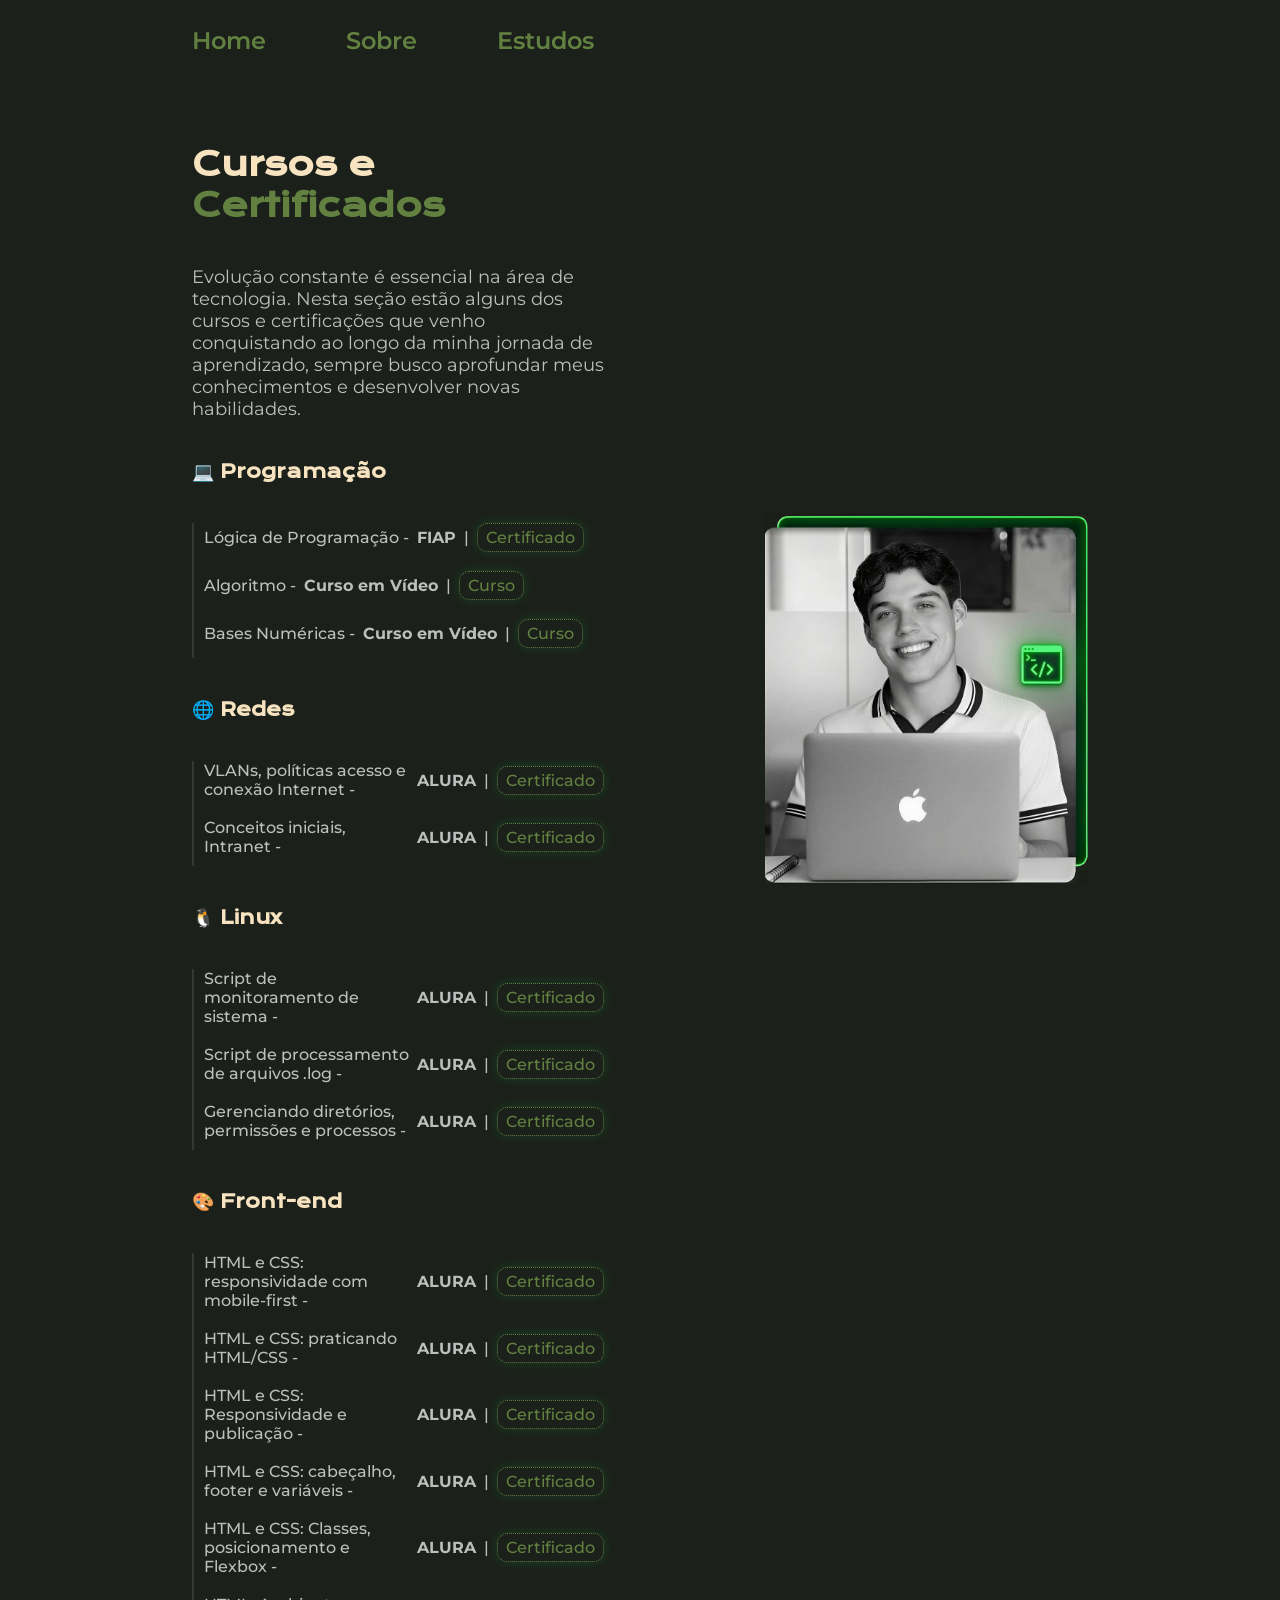
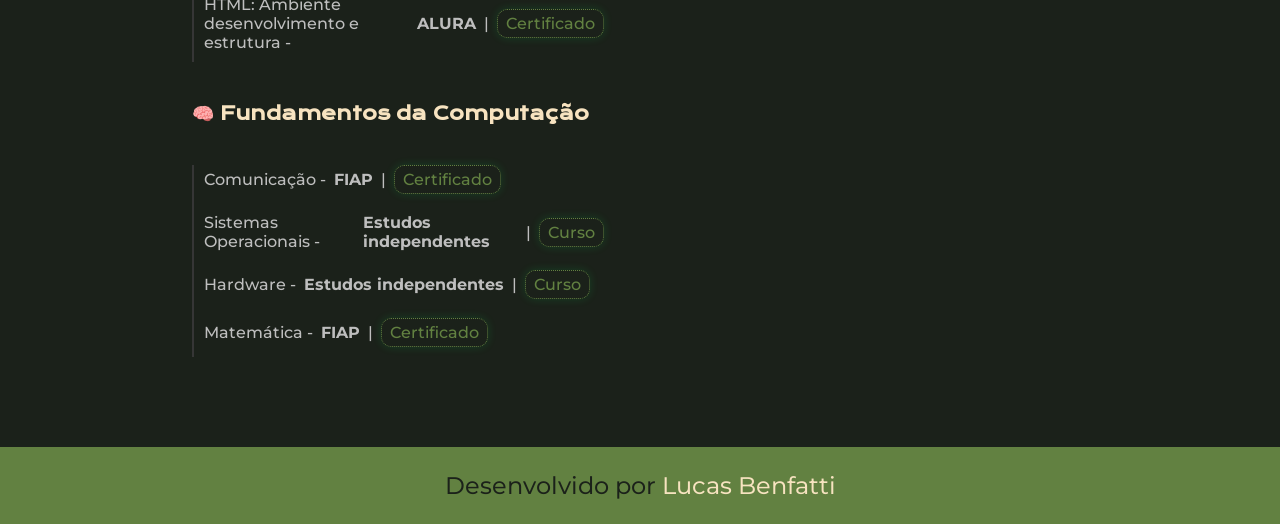
==== Studies.html @ 44cd7bd3 "Adicionando curso de HTML e CSS" ====
<!DOCTYPE html>
<html lang="pt-br">

<head>

    <meta charset="UTF-8">
    <meta name="viewport" content="width=device-width, initial-scale=1.0">
    <title>Estudos | Lucas Benfatti</title>
    <link rel="stylesheet" href="Styles/style.css">

</head>

<body>
    
    <header class="cabecalho">

        <nav class="cabecalho__menu">

            <a class="cabecalho__menu__link" href="index.html">
                Home
            </a>

            <a class="cabecalho__menu__link" href="About.html">
                Sobre
            </a>

            <a class="cabecalho__menu__link" href="Studies.html">
                Estudos
            </a>

        </nav>

    </header>

    <main class="estudos">

        <section class="estudos__conteudo">

            <h1 class="estudos__conteudo__titulo">
                Cursos e <strong class="titulo-destaque">Certificados</strong>
            </h1>

            <p class="estudos__conteudo__texto">
                Evolução constante é essencial na área de tecnologia. Nesta seção estão alguns dos cursos e certificações que venho conquistando ao longo da minha jornada de aprendizado, sempre busco aprofundar meus conhecimentos e desenvolver novas habilidades.
            </p>

            <h3 class="estudos__conteudo__subtitulo">💻 Programação</h3>

            <ul class="estudos__conteudo__cursos">

                <li>Lógica de Programação - <b>FIAP</b> | <a class="estudos__conteudo__cursos__certificado" href="https://on.fiap.com.br/local/nivelamento/gerar_certificado.php?chave=d4559b1035254afbb2710c64bda2acf0&action=view" target="_blank">Certificado</a></li>

                <li>Algoritmo - <b>Curso em Vídeo</b> | <a class="estudos__conteudo__cursos__certificado" href="https://www.cursoemvideo.com/curso/curso-de-algoritmo/" target="_blank">Curso</a></li>

                <li>Bases Numéricas - <b>Curso em Vídeo</b> | <a class="estudos__conteudo__cursos__certificado" href="https://www.cursoemvideo.com/curso/bases-numericas/" target="_blank">Curso</a></li>

            </ul>

            <h3 class="estudos__conteudo__subtitulo">🌐 Redes</h3>

            <ul class="estudos__conteudo__cursos">

                <li>VLANs, políticas acesso e conexão Internet - <b>ALURA</b> | <a class="estudos__conteudo__cursos__certificado" href="https://cursos.alura.com.br/certificate/8fa53cca-eb41-4ad9-91a6-9d31aaee185d?lang=pt_BR" target="_blank">Certificado</a></li>

                <li>Conceitos iniciais, Intranet - <b>ALURA</b> | <a class="estudos__conteudo__cursos__certificado" href="https://cursos.alura.com.br/certificate/7814eb65-dcf5-4256-b214-41394c438acb?lang=pt_BR" target="_blank">Certificado</a></li>

            </ul>

            <h3 class="estudos__conteudo__subtitulo">🐧 Linux</h3>
            
            <ul class="estudos__conteudo__cursos">

                <li>Script de monitoramento de sistema - <b>ALURA</b> | <a class="estudos__conteudo__cursos__certificado" href="https://cursos.alura.com.br/certificate/5a5c7afd-19ba-43db-95f9-819b4a6d5f11?lang=pt_BR" target="_blank">Certificado</a></li>

                <li>Script de processamento de arquivos .log - <b>ALURA</b> | <a class="estudos__conteudo__cursos__certificado" href="https://cursos.alura.com.br/certificate/0490942d-b29f-4f26-b745-06b9a1f1d23e?lang=pt_BR" target="_blank">Certificado</a></li>

                <li>Gerenciando diretórios, permissões e processos - <b>ALURA</b> | <a class="estudos__conteudo__cursos__certificado" href="https://cursos.alura.com.br/certificate/38a814bd-fdbf-4b23-889f-dd66783e928c?lang=pt_BR" target="_blank">Certificado</a></li>

            </ul>

            <h3 class="estudos__conteudo__subtitulo">🎨 Front-end</h3>

            <ul class="estudos__conteudo__cursos">

                <li>HTML e CSS: responsividade com mobile-first - <b>ALURA</b> | <a class="estudos__conteudo__cursos__certificado" href="https://cursos.alura.com.br/certificate/cbbfd8d4-ae00-45da-af7d-7b9684edd95f?lang=pt_BR" target="_blank">Certificado</a></li>

                <li>HTML e CSS: praticando HTML/CSS - <b>ALURA</b> | <a class="estudos__conteudo__cursos__certificado" href="https://cursos.alura.com.br/certificate/3230e568-71b4-4c6b-a0bc-7e91ead131a0?lang=pt_BR" target="_blank">Certificado</a></li>

                <li>HTML e CSS: Responsividade e publicação - <b>ALURA</b> | <a class="estudos__conteudo__cursos__certificado" href="https://cursos.alura.com.br/certificate/b8566332-8bad-40c9-b229-d5483c94a4d1?lang=pt_BR" target="_blank">Certificado</a></li>

                <li>HTML e CSS: cabeçalho, footer e variáveis - <b>ALURA</b> | <a class="estudos__conteudo__cursos__certificado" href="https://cursos.alura.com.br/certificate/30b3b061-57c5-43f6-bee4-011aaf7b8063?lang=pt_BR" target="_blank">Certificado</a></li>

                <li>HTML e CSS: Classes, posicionamento e Flexbox - <b>ALURA</b> | <a class="estudos__conteudo__cursos__certificado" href="https://cursos.alura.com.br/certificate/e48bd1e1-5dbf-457c-bb45-848fe4ac64d4?lang=pt_BR" target="_blank">Certificado</a></li>

                <li>HTML: Ambiente desenvolvimento e estrutura - <b>ALURA</b> | <a class="estudos__conteudo__cursos__certificado" href="https://cursos.alura.com.br/certificate/7c5650c6-f402-43d3-b3ca-139e3e35bfd8?lang=pt_BR" target="_blank">Certificado</a></li>

            </ul>

            <h3 class="estudos__conteudo__subtitulo">🧠 Fundamentos da Computação</h3>

            <ul class="estudos__conteudo__cursos">

                <li>Comunicação - <b>FIAP</b> | <a class="estudos__conteudo__cursos__certificado" href="https://on.fiap.com.br/local/nivelamento/gerar_certificado.php?chave=b0e155e7c18f8f785a8a7bf958b19e65&action=view" target="_blank">Certificado</a></li>

                <li>Sistemas Operacionais - <b>Estudos independentes</b> | <a class="estudos__conteudo__cursos__certificado" href="https://www.youtube.com/watch?v=AvF8Gnft78k&list=PL866_LrQxNVhjUCo5b9iQLvgTtC9RoyO1" target="_blank">Curso</a></li>

                <li>Hardware - <b>Estudos independentes</b> | <a class="estudos__conteudo__cursos__certificado" href="https://www.youtube.com/watch?v=YLBSMJ13ZqI&list=PL968TMGoACSuEiD44jNGIbvQfJo4Lwf3-" target="_blank">Curso</a></li>

                <li>Matemática - <b>FIAP</b> | <a class="estudos__conteudo__cursos__certificado" href="https://on.fiap.com.br/local/nivelamento/gerar_certificado.php?chave=ca12d6b2e882d293456d7332caa77f38&action=view" target="_blank">Certificado</a></li>

            </ul>

        </section>

        <img class="estudos__imagem" src="Assets/image.jpg" alt="Foto do Lucas Benfatti programando">

    </main>

    <footer class="rodape">
        
        <p>
            Desenvolvido por <span class="rodape__nome">Lucas Benfatti</span>
        </p>

    </footer>

</body>

</html>
---- Styles/style.css ----
@import url('https://fonts.googleapis.com/css2?family=Krona+One&family=Montserrat:wght@100..900&display=swap');

:root {
    --cor-primaria: #1B211A;
    --cor-secundaria: #f7e3c0;
    --cor-terciaria: #628141;
    --cor-hover: #8BAE66;
    --cor-texto-escuro: #bebebe;
    --cor-borda: #363636;

    --fonte-primaria: "Krona One", sans-serif;
    --fonte-secundaria: "Montserrat", sans-serif;
}

*{
    margin: 0;
    padding: 0;
}

body {
    box-sizing: border-box;
    background-color: var(--cor-primaria);
    color: var(--cor-secundaria);
}

.cabecalho {
    padding: 2% 0 0 15%;
}

.cabecalho__menu {
    display: flex;
    gap: 5rem;
}

.cabecalho__menu__link {
    font-family: var(--fonte-secundaria);
    font-size: 1.5rem;
    font-weight: 600;
    color: var(--cor-terciaria);
    text-decoration: none;
}

.cabecalho__menu__link:hover {
    color: var(--cor-secundaria);
}

.apresentacao, .estudos {
    padding: 7% 15%;
    display: flex;
    align-items: center;
    justify-content: space-between;
    gap: 5.125rem;
}

.apresentacao__conteudo, .estudos__conteudo {
    width: 46%;
    display: flex;
    flex-direction: column;
    gap: 2.5rem;
}

.apresentacao__conteudo__titulo, .estudos__conteudo__titulo {
    font-size: 2rem;
    font-family: var(--fonte-primaria);
}

.titulo-destaque {
    color: var(--cor-terciaria);
}

.apresentacao__conteudo__texto, .estudos__conteudo__texto {
    font-size: 1.125rem;
    font-family: var(--fonte-secundaria);
    color: var(--cor-texto-escuro);
}

.estudos__conteudo__subtitulo {
    font-size: 1.125rem;
    font-family: var(--fonte-primaria);
}

.estudos__conteudo__cursos {
    font-size: 1rem;
    font-family: var(--fonte-secundaria);
    font-weight: 500;
    color: var(--cor-texto-escuro);
    list-style: none;
    display: flex;
    flex-direction: column;
    gap: 0.563rem;
    border-left:2px solid var(--cor-borda);
    padding-left: 0.625rem;
}

.estudos__conteudo__cursos li {
    margin-bottom: 0.625rem;
    display: flex;
    align-items: center;
    gap: 0.5rem;
}

.estudos__conteudo__cursos__certificado {
    color: var(--cor-terciaria);
    text-decoration: none;
    border: dotted 1px var(--cor-terciaria);
    border-radius: 10px;
    padding: 0.25rem 0.5rem;
    box-shadow: 0 0 10px rgba(0,255,100,0.14);
}

.estudos__conteudo__cursos__certificado:hover {
    color: var(--cor-secundaria);
    border: solid 1px var(--cor-borda);
    background-color: var(--cor-hover);
    box-shadow: 0 0 10px rgba(0,255,100,0.14);
    transform: scale(1.10);
}

.apresentacao__links {
    display: flex;
    flex-direction: column;
    justify-content: space-between;
    align-items: center;
    gap: 2rem;
}

.apresentacao__links__subtitulo {
    font-family: var(--fonte-primaria);
    font-weight: 400;
    font-size: 1.25rem;
}

.apresentacao__links__navegacao { 
    display: flex;
    justify-content: center;
    gap: 1rem;
    border: 2px dotted var(--cor-terciaria);  
    width: 46%;
    text-align: center;
    border-radius: 12px;
    font-size: 1.5rem;
    font-weight: 600;
    padding: 1.125rem 0;
    text-decoration: none;
    color: var(--cor-secundaria);
    font-family: var(--fonte-secundaria);
}

.apresentacao__links__navegacao:hover {
    background-color: var(--cor-hover);
    border: 2px solid var(--cor-terciaria);
    transform: scale(1.10);
}

.estudos__imagem {
    width: 36%;
    position: sticky;
    top: 1rem;
    bottom: 1rem;
}

.apresentacao__imagem {
    width: 36%;
}
    
.rodape {
    padding: 1.5rem;
    color: var(--cor-primaria);
    background-color: var(--cor-terciaria);
    text-align: center;
    font-family: var(--fonte-secundaria);
    font-size: 1.5rem;
    font-weight: 450;
}

.rodape__nome {
    color: var(--cor-secundaria);
}

.rodape__nome:hover {
    color: var(--cor-hover);
}

@media (max-width: 1200px) {

    .cabecalho {
        padding: 10%;
    }

    .cabecalho__menu {
        justify-content: center;
        gap: 3.125rem;
    }
    
    .apresentacao, .estudos {
        flex-direction: column-reverse;
        padding: 5%;
    }

    .apresentacao__conteudo, .estudos__conteudo {
        width: 100%;
    }

    .apresentacao__links__navegacao, .estudos__conteudo__cursos {
        width: 100%;
    }

    .apresentacao__imagem, .estudos__imagem {
        width: 40%;
        position: relative;
    }

}

@media (max-width: 800px) {

    .cabecalho__menu__link {
        font-size: 1.25rem;
    }

    .apresentacao__imagem, .estudos__imagem {
        width: 60%;
    }

}
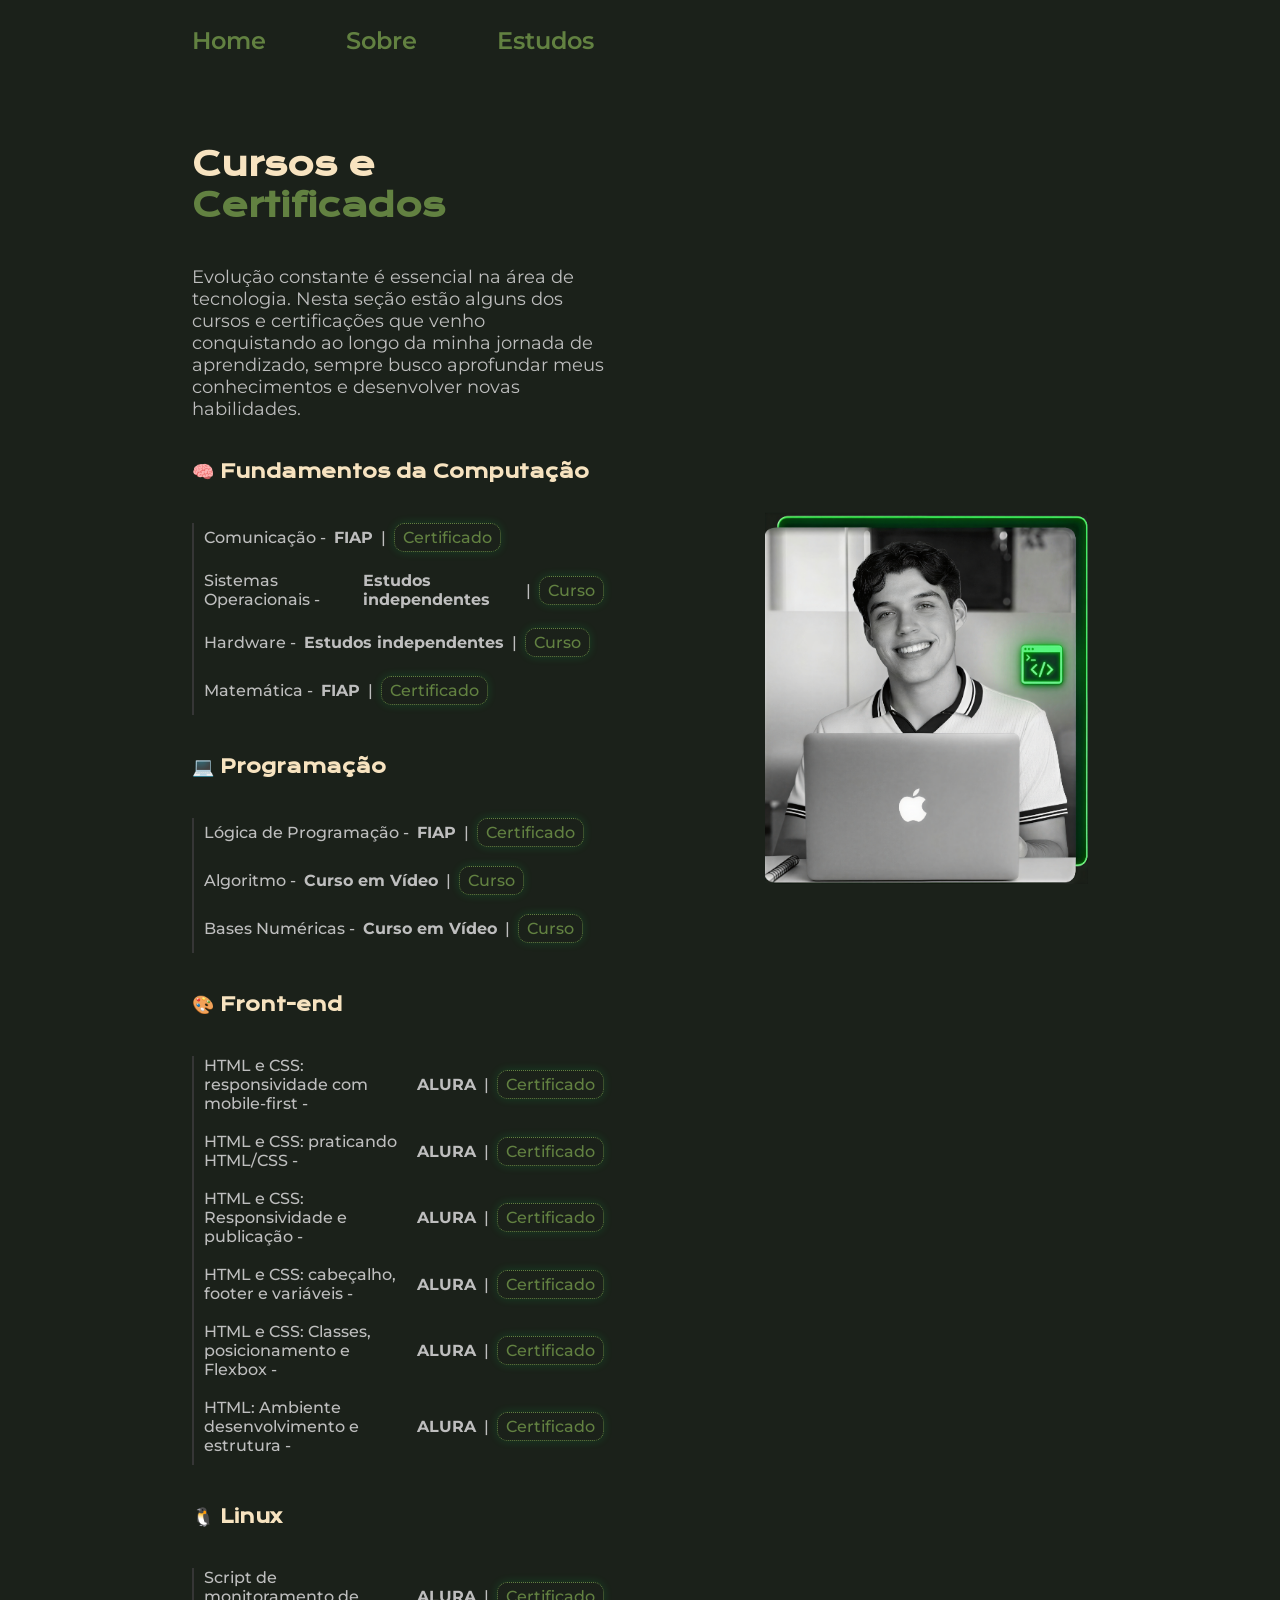
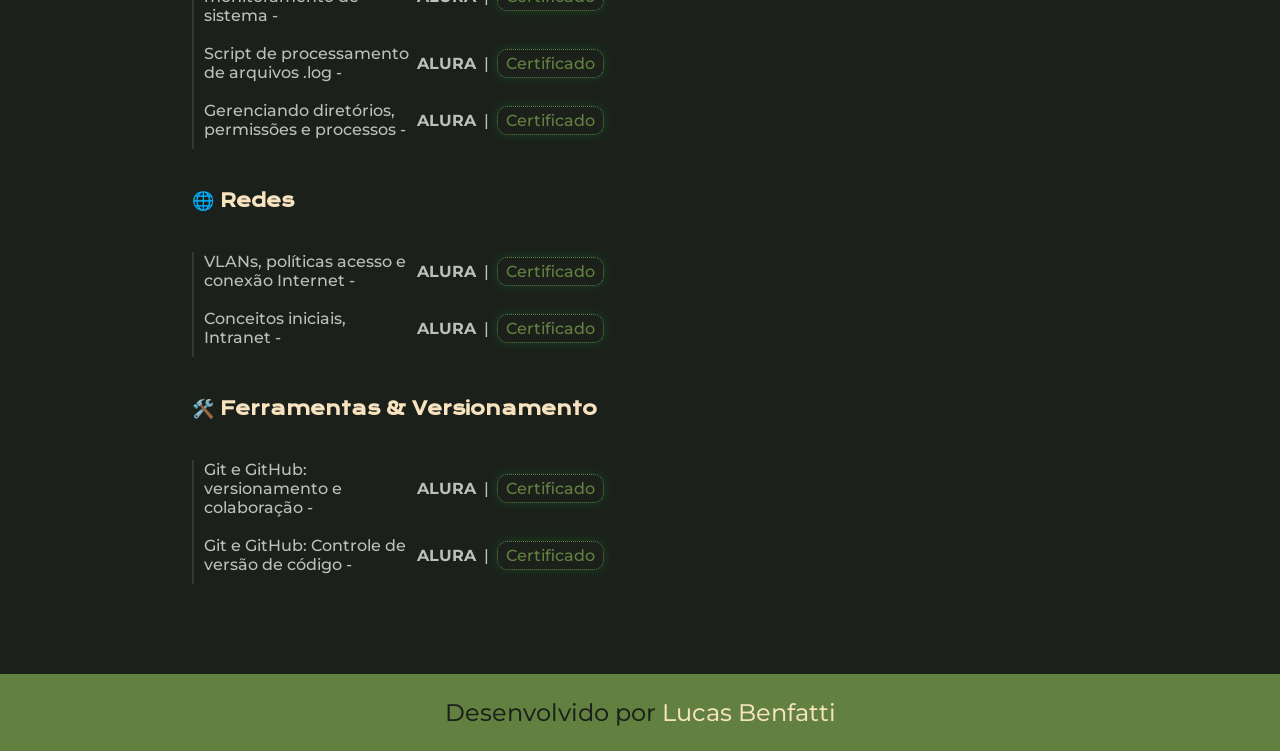
==== commit b8710530: "Adicionando curso de Git e Github" ====
--- a/Studies.html
+++ b/Studies.html
@@ -1,129 +1,138 @@
-<!DOCTYPE html>
-<html lang="pt-br">
-
-<head>
-
-    <meta charset="UTF-8">
-    <meta name="viewport" content="width=device-width, initial-scale=1.0">
-    <title>Estudos | Lucas Benfatti</title>
-    <link rel="stylesheet" href="Styles/style.css">
-
-</head>
-
-<body>
-    
-    <header class="cabecalho">
-
-        <nav class="cabecalho__menu">
-
-            <a class="cabecalho__menu__link" href="index.html">
-                Home
-            </a>
-
-            <a class="cabecalho__menu__link" href="About.html">
-                Sobre
-            </a>
-
-            <a class="cabecalho__menu__link" href="Studies.html">
-                Estudos
-            </a>
-
-        </nav>
-
-    </header>
-
-    <main class="estudos">
-
-        <section class="estudos__conteudo">
-
-            <h1 class="estudos__conteudo__titulo">
-                Cursos e <strong class="titulo-destaque">Certificados</strong>
-            </h1>
-
-            <p class="estudos__conteudo__texto">
-                Evolução constante é essencial na área de tecnologia. Nesta seção estão alguns dos cursos e certificações que venho conquistando ao longo da minha jornada de aprendizado, sempre busco aprofundar meus conhecimentos e desenvolver novas habilidades.
-            </p>
-
-            <h3 class="estudos__conteudo__subtitulo">💻 Programação</h3>
-
-            <ul class="estudos__conteudo__cursos">
-
-                <li>Lógica de Programação - <b>FIAP</b> | <a class="estudos__conteudo__cursos__certificado" href="https://on.fiap.com.br/local/nivelamento/gerar_certificado.php?chave=d4559b1035254afbb2710c64bda2acf0&action=view" target="_blank">Certificado</a></li>
-
-                <li>Algoritmo - <b>Curso em Vídeo</b> | <a class="estudos__conteudo__cursos__certificado" href="https://www.cursoemvideo.com/curso/curso-de-algoritmo/" target="_blank">Curso</a></li>
-
-                <li>Bases Numéricas - <b>Curso em Vídeo</b> | <a class="estudos__conteudo__cursos__certificado" href="https://www.cursoemvideo.com/curso/bases-numericas/" target="_blank">Curso</a></li>
-
-            </ul>
-
-            <h3 class="estudos__conteudo__subtitulo">🌐 Redes</h3>
-
-            <ul class="estudos__conteudo__cursos">
-
-                <li>VLANs, políticas acesso e conexão Internet - <b>ALURA</b> | <a class="estudos__conteudo__cursos__certificado" href="https://cursos.alura.com.br/certificate/8fa53cca-eb41-4ad9-91a6-9d31aaee185d?lang=pt_BR" target="_blank">Certificado</a></li>
-
-                <li>Conceitos iniciais, Intranet - <b>ALURA</b> | <a class="estudos__conteudo__cursos__certificado" href="https://cursos.alura.com.br/certificate/7814eb65-dcf5-4256-b214-41394c438acb?lang=pt_BR" target="_blank">Certificado</a></li>
-
-            </ul>
-
-            <h3 class="estudos__conteudo__subtitulo">🐧 Linux</h3>
-            
-            <ul class="estudos__conteudo__cursos">
-
-                <li>Script de monitoramento de sistema - <b>ALURA</b> | <a class="estudos__conteudo__cursos__certificado" href="https://cursos.alura.com.br/certificate/5a5c7afd-19ba-43db-95f9-819b4a6d5f11?lang=pt_BR" target="_blank">Certificado</a></li>
-
-                <li>Script de processamento de arquivos .log - <b>ALURA</b> | <a class="estudos__conteudo__cursos__certificado" href="https://cursos.alura.com.br/certificate/0490942d-b29f-4f26-b745-06b9a1f1d23e?lang=pt_BR" target="_blank">Certificado</a></li>
-
-                <li>Gerenciando diretórios, permissões e processos - <b>ALURA</b> | <a class="estudos__conteudo__cursos__certificado" href="https://cursos.alura.com.br/certificate/38a814bd-fdbf-4b23-889f-dd66783e928c?lang=pt_BR" target="_blank">Certificado</a></li>
-
-            </ul>
-
-            <h3 class="estudos__conteudo__subtitulo">🎨 Front-end</h3>
-
-            <ul class="estudos__conteudo__cursos">
-
-                <li>HTML e CSS: responsividade com mobile-first - <b>ALURA</b> | <a class="estudos__conteudo__cursos__certificado" href="https://cursos.alura.com.br/certificate/cbbfd8d4-ae00-45da-af7d-7b9684edd95f?lang=pt_BR" target="_blank">Certificado</a></li>
-
-                <li>HTML e CSS: praticando HTML/CSS - <b>ALURA</b> | <a class="estudos__conteudo__cursos__certificado" href="https://cursos.alura.com.br/certificate/3230e568-71b4-4c6b-a0bc-7e91ead131a0?lang=pt_BR" target="_blank">Certificado</a></li>
-
-                <li>HTML e CSS: Responsividade e publicação - <b>ALURA</b> | <a class="estudos__conteudo__cursos__certificado" href="https://cursos.alura.com.br/certificate/b8566332-8bad-40c9-b229-d5483c94a4d1?lang=pt_BR" target="_blank">Certificado</a></li>
-
-                <li>HTML e CSS: cabeçalho, footer e variáveis - <b>ALURA</b> | <a class="estudos__conteudo__cursos__certificado" href="https://cursos.alura.com.br/certificate/30b3b061-57c5-43f6-bee4-011aaf7b8063?lang=pt_BR" target="_blank">Certificado</a></li>
-
-                <li>HTML e CSS: Classes, posicionamento e Flexbox - <b>ALURA</b> | <a class="estudos__conteudo__cursos__certificado" href="https://cursos.alura.com.br/certificate/e48bd1e1-5dbf-457c-bb45-848fe4ac64d4?lang=pt_BR" target="_blank">Certificado</a></li>
-
-                <li>HTML: Ambiente desenvolvimento e estrutura - <b>ALURA</b> | <a class="estudos__conteudo__cursos__certificado" href="https://cursos.alura.com.br/certificate/7c5650c6-f402-43d3-b3ca-139e3e35bfd8?lang=pt_BR" target="_blank">Certificado</a></li>
-
-            </ul>
-
-            <h3 class="estudos__conteudo__subtitulo">🧠 Fundamentos da Computação</h3>
-
-            <ul class="estudos__conteudo__cursos">
-
-                <li>Comunicação - <b>FIAP</b> | <a class="estudos__conteudo__cursos__certificado" href="https://on.fiap.com.br/local/nivelamento/gerar_certificado.php?chave=b0e155e7c18f8f785a8a7bf958b19e65&action=view" target="_blank">Certificado</a></li>
-
-                <li>Sistemas Operacionais - <b>Estudos independentes</b> | <a class="estudos__conteudo__cursos__certificado" href="https://www.youtube.com/watch?v=AvF8Gnft78k&list=PL866_LrQxNVhjUCo5b9iQLvgTtC9RoyO1" target="_blank">Curso</a></li>
-
-                <li>Hardware - <b>Estudos independentes</b> | <a class="estudos__conteudo__cursos__certificado" href="https://www.youtube.com/watch?v=YLBSMJ13ZqI&list=PL968TMGoACSuEiD44jNGIbvQfJo4Lwf3-" target="_blank">Curso</a></li>
-
-                <li>Matemática - <b>FIAP</b> | <a class="estudos__conteudo__cursos__certificado" href="https://on.fiap.com.br/local/nivelamento/gerar_certificado.php?chave=ca12d6b2e882d293456d7332caa77f38&action=view" target="_blank">Certificado</a></li>
-
-            </ul>
-
-        </section>
-
-        <img class="estudos__imagem" src="Assets/image.jpg" alt="Foto do Lucas Benfatti programando">
-
-    </main>
-
-    <footer class="rodape">
-        
-        <p>
-            Desenvolvido por <span class="rodape__nome">Lucas Benfatti</span>
-        </p>
-
-    </footer>
-
-</body>
-
-</html>+<!DOCTYPE html>
+<html lang="pt-br">
+
+<head>
+
+    <meta charset="UTF-8">
+    <meta name="viewport" content="width=device-width, initial-scale=1.0">
+    <title>Estudos | Lucas Benfatti</title>
+    <link rel="stylesheet" href="Styles/style.css">
+
+</head>
+
+<body>
+    
+    <header class="cabecalho">
+
+        <nav class="cabecalho__menu">
+
+            <a class="cabecalho__menu__link" href="index.html">
+                Home
+            </a>
+
+            <a class="cabecalho__menu__link" href="About.html">
+                Sobre
+            </a>
+
+            <a class="cabecalho__menu__link" href="Studies.html">
+                Estudos
+            </a>
+
+        </nav>
+
+    </header>
+
+    <main class="estudos">
+
+        <section class="estudos__conteudo">
+
+            <h1 class="estudos__conteudo__titulo">
+                Cursos e <strong class="titulo-destaque">Certificados</strong>
+            </h1>
+
+            <p class="estudos__conteudo__texto">
+                Evolução constante é essencial na área de tecnologia. Nesta seção estão alguns dos cursos e certificações que venho conquistando ao longo da minha jornada de aprendizado, sempre busco aprofundar meus conhecimentos e desenvolver novas habilidades.
+            </p>
+
+            <h3 class="estudos__conteudo__subtitulo">🧠 Fundamentos da Computação</h3>
+
+            <ul class="estudos__conteudo__cursos">
+
+                <li>Comunicação - <b>FIAP</b> | <a class="estudos__conteudo__cursos__certificado" href="https://on.fiap.com.br/local/nivelamento/gerar_certificado.php?chave=b0e155e7c18f8f785a8a7bf958b19e65&action=view" target="_blank">Certificado</a></li>
+
+                <li>Sistemas Operacionais - <b>Estudos independentes</b> | <a class="estudos__conteudo__cursos__certificado" href="https://www.youtube.com/watch?v=AvF8Gnft78k&list=PL866_LrQxNVhjUCo5b9iQLvgTtC9RoyO1" target="_blank">Curso</a></li>
+
+                <li>Hardware - <b>Estudos independentes</b> | <a class="estudos__conteudo__cursos__certificado" href="https://www.youtube.com/watch?v=YLBSMJ13ZqI&list=PL968TMGoACSuEiD44jNGIbvQfJo4Lwf3-" target="_blank">Curso</a></li>
+
+                <li>Matemática - <b>FIAP</b> | <a class="estudos__conteudo__cursos__certificado" href="https://on.fiap.com.br/local/nivelamento/gerar_certificado.php?chave=ca12d6b2e882d293456d7332caa77f38&action=view" target="_blank">Certificado</a></li>
+
+            </ul>
+
+            <h3 class="estudos__conteudo__subtitulo">💻 Programação</h3>
+
+            <ul class="estudos__conteudo__cursos">
+
+                <li>Lógica de Programação - <b>FIAP</b> | <a class="estudos__conteudo__cursos__certificado" href="https://on.fiap.com.br/local/nivelamento/gerar_certificado.php?chave=d4559b1035254afbb2710c64bda2acf0&action=view" target="_blank">Certificado</a></li>
+
+                <li>Algoritmo - <b>Curso em Vídeo</b> | <a class="estudos__conteudo__cursos__certificado" href="https://www.cursoemvideo.com/curso/curso-de-algoritmo/" target="_blank">Curso</a></li>
+
+                <li>Bases Numéricas - <b>Curso em Vídeo</b> | <a class="estudos__conteudo__cursos__certificado" href="https://www.cursoemvideo.com/curso/bases-numericas/" target="_blank">Curso</a></li>
+
+            </ul>
+
+            <h3 class="estudos__conteudo__subtitulo">🎨 Front-end</h3>
+
+            <ul class="estudos__conteudo__cursos">
+
+                <li>HTML e CSS: responsividade com mobile-first - <b>ALURA</b> | <a class="estudos__conteudo__cursos__certificado" href="https://cursos.alura.com.br/certificate/cbbfd8d4-ae00-45da-af7d-7b9684edd95f?lang=pt_BR" target="_blank">Certificado</a></li>
+
+                <li>HTML e CSS: praticando HTML/CSS - <b>ALURA</b> | <a class="estudos__conteudo__cursos__certificado" href="https://cursos.alura.com.br/certificate/3230e568-71b4-4c6b-a0bc-7e91ead131a0?lang=pt_BR" target="_blank">Certificado</a></li>
+
+                <li>HTML e CSS: Responsividade e publicação - <b>ALURA</b> | <a class="estudos__conteudo__cursos__certificado" href="https://cursos.alura.com.br/certificate/b8566332-8bad-40c9-b229-d5483c94a4d1?lang=pt_BR" target="_blank">Certificado</a></li>
+
+                <li>HTML e CSS: cabeçalho, footer e variáveis - <b>ALURA</b> | <a class="estudos__conteudo__cursos__certificado" href="https://cursos.alura.com.br/certificate/30b3b061-57c5-43f6-bee4-011aaf7b8063?lang=pt_BR" target="_blank">Certificado</a></li>
+
+                <li>HTML e CSS: Classes, posicionamento e Flexbox - <b>ALURA</b> | <a class="estudos__conteudo__cursos__certificado" href="https://cursos.alura.com.br/certificate/e48bd1e1-5dbf-457c-bb45-848fe4ac64d4?lang=pt_BR" target="_blank">Certificado</a></li>
+
+                <li>HTML: Ambiente desenvolvimento e estrutura - <b>ALURA</b> | <a class="estudos__conteudo__cursos__certificado" href="https://cursos.alura.com.br/certificate/7c5650c6-f402-43d3-b3ca-139e3e35bfd8?lang=pt_BR" target="_blank">Certificado</a></li>
+
+            </ul>
+
+            <h3 class="estudos__conteudo__subtitulo">🐧 Linux</h3>
+            
+            <ul class="estudos__conteudo__cursos">
+
+                <li>Script de monitoramento de sistema - <b>ALURA</b> | <a class="estudos__conteudo__cursos__certificado" href="https://cursos.alura.com.br/certificate/5a5c7afd-19ba-43db-95f9-819b4a6d5f11?lang=pt_BR" target="_blank">Certificado</a></li>
+
+                <li>Script de processamento de arquivos .log - <b>ALURA</b> | <a class="estudos__conteudo__cursos__certificado" href="https://cursos.alura.com.br/certificate/0490942d-b29f-4f26-b745-06b9a1f1d23e?lang=pt_BR" target="_blank">Certificado</a></li>
+
+                <li>Gerenciando diretórios, permissões e processos - <b>ALURA</b> | <a class="estudos__conteudo__cursos__certificado" href="https://cursos.alura.com.br/certificate/38a814bd-fdbf-4b23-889f-dd66783e928c?lang=pt_BR" target="_blank">Certificado</a></li>
+
+            </ul>
+
+            <h3 class="estudos__conteudo__subtitulo">🌐 Redes</h3>
+
+            <ul class="estudos__conteudo__cursos">
+
+                <li>VLANs, políticas acesso e conexão Internet - <b>ALURA</b> | <a class="estudos__conteudo__cursos__certificado" href="https://cursos.alura.com.br/certificate/8fa53cca-eb41-4ad9-91a6-9d31aaee185d?lang=pt_BR" target="_blank">Certificado</a></li>
+
+                <li>Conceitos iniciais, Intranet - <b>ALURA</b> | <a class="estudos__conteudo__cursos__certificado" href="https://cursos.alura.com.br/certificate/7814eb65-dcf5-4256-b214-41394c438acb?lang=pt_BR" target="_blank">Certificado</a></li>
+
+            </ul>
+
+            <h3 class="estudos__conteudo__subtitulo">🛠️ Ferramentas & Versionamento</h3>
+
+            <ul class="estudos__conteudo__cursos">
+
+                <li>Git e GitHub: versionamento e colaboração - <b>ALURA</b> | <a class="estudos__conteudo__cursos__certificado" href="https://cursos.alura.com.br/certificate/bfba7047-9a3a-4f6d-91f1-ab35f41eb63f?lang=pt_BR" target="_blank">Certificado</a></li>
+
+                <li>Git e GitHub: Controle de versão de código - <b>ALURA</b> | <a class="estudos__conteudo__cursos__certificado" href="https://cursos.alura.com.br/certificate/04ff36ca-4326-48b5-9e80-733b1df1216f?lang=pt_BR" target="_blank">Certificado</a></li>
+
+            </ul>
+
+        </section>
+
+        <img class="estudos__imagem" src="Assets/image.jpg" alt="Foto do Lucas Benfatti programando">
+
+    </main>
+
+    <footer class="rodape">
+        
+        <p>
+            Desenvolvido por <span class="rodape__nome">Lucas Benfatti</span>
+        </p>
+
+    </footer>
+
+</body>
+
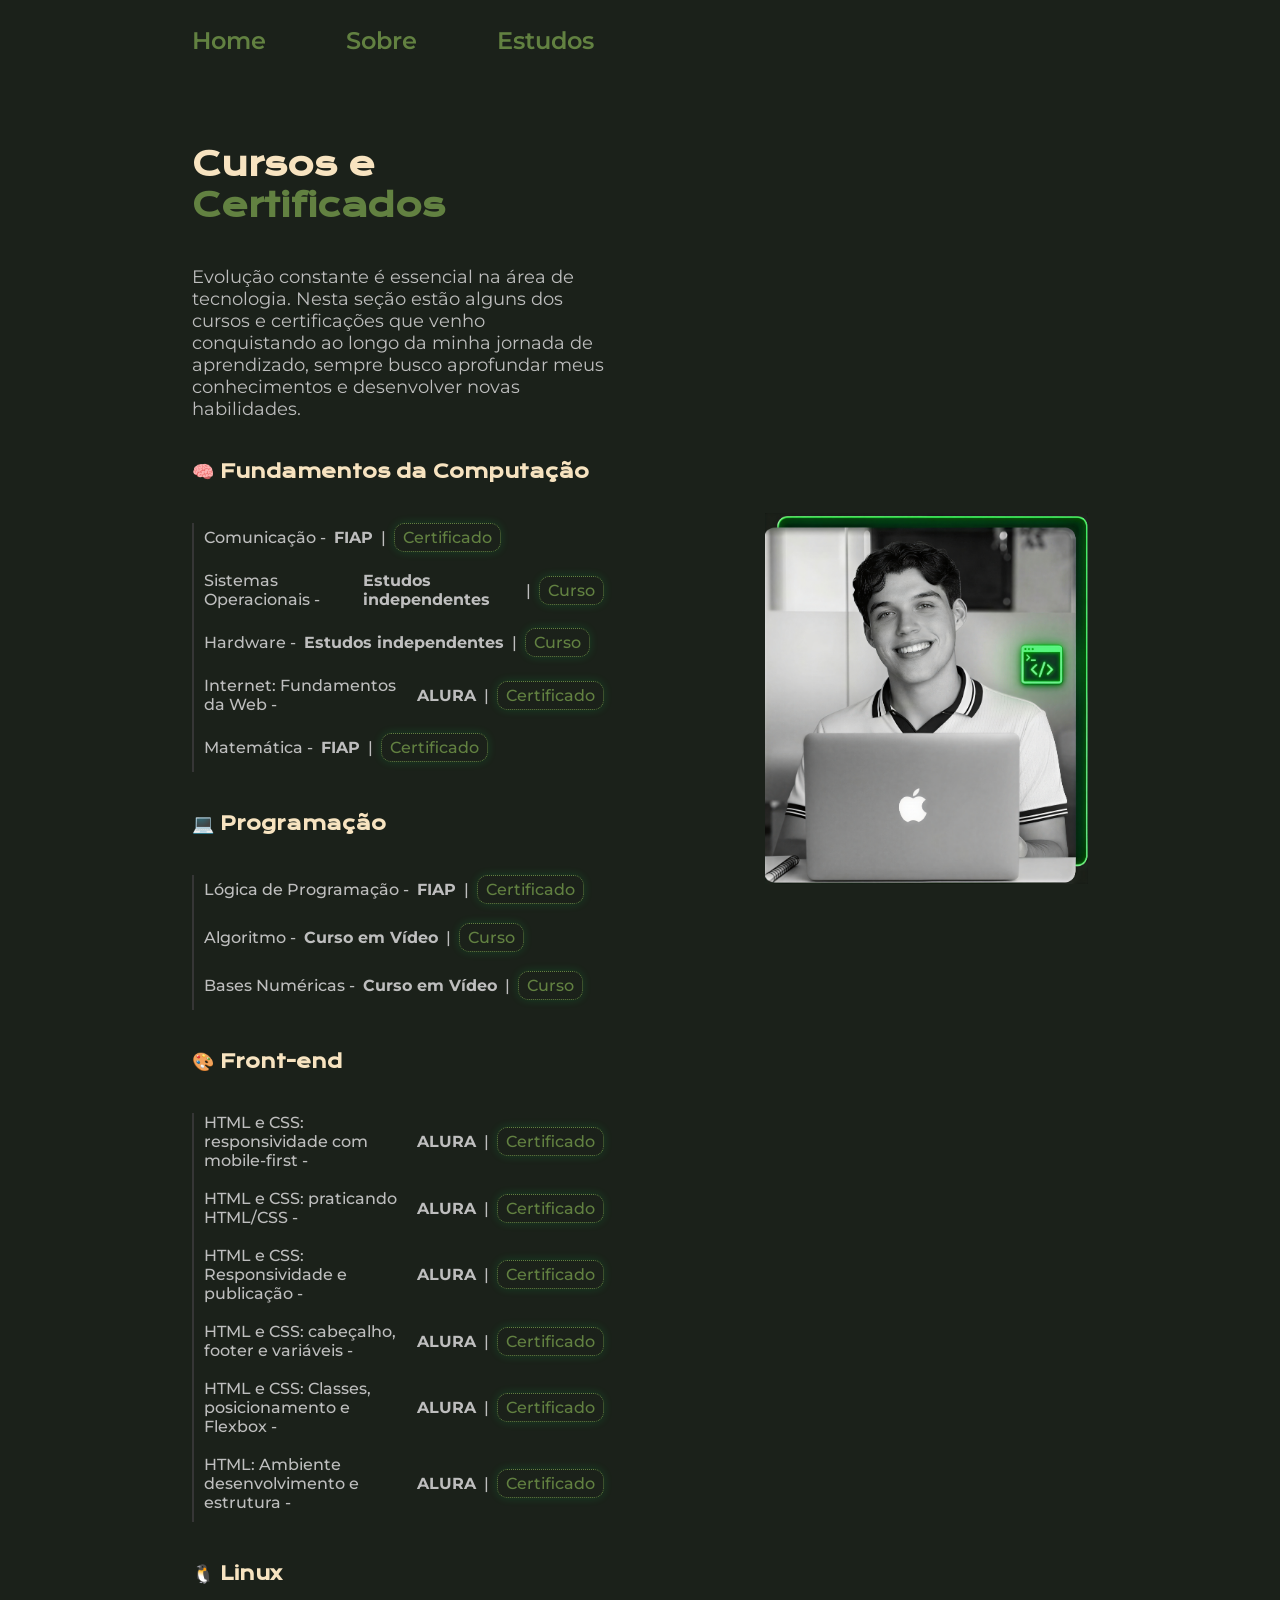
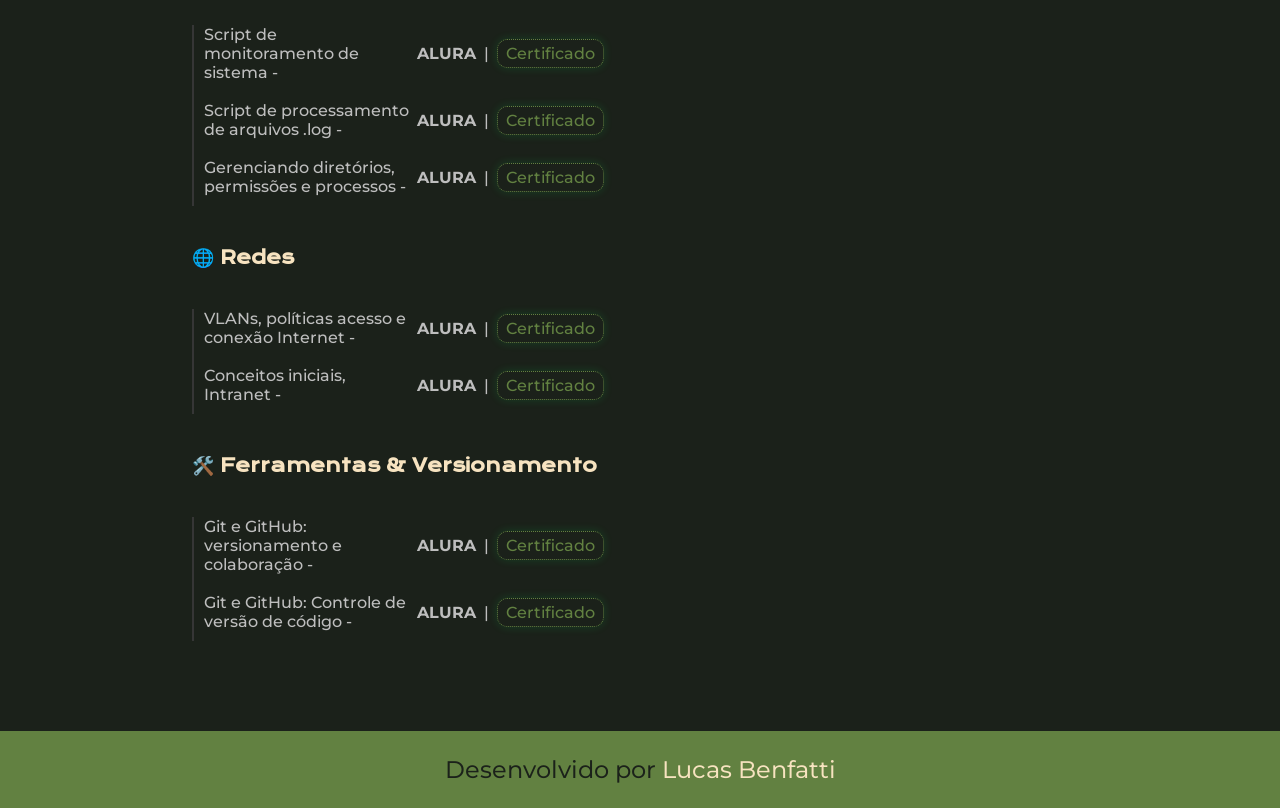
==== commit 6be8534e: "Add course on Studies Page" ====
--- a/Studies.html
+++ b/Studies.html
@@ -53,6 +53,8 @@
                 <li>Sistemas Operacionais - <b>Estudos independentes</b> | <a class="estudos__conteudo__cursos__certificado" href="https://www.youtube.com/watch?v=AvF8Gnft78k&list=PL866_LrQxNVhjUCo5b9iQLvgTtC9RoyO1" target="_blank">Curso</a></li>
 
                 <li>Hardware - <b>Estudos independentes</b> | <a class="estudos__conteudo__cursos__certificado" href="https://www.youtube.com/watch?v=YLBSMJ13ZqI&list=PL968TMGoACSuEiD44jNGIbvQfJo4Lwf3-" target="_blank">Curso</a></li>
+
+                <li>Internet: Fundamentos da Web - <b>ALURA</b> | <a class="estudos__conteudo__cursos__certificado" href="https://cursos.alura.com.br/certificate/22335027-5b9e-4ee2-99e4-38ae81c3f6fc?lang=pt_BR" target="_blank">Certificado</a></li>
 
                 <li>Matemática - <b>FIAP</b> | <a class="estudos__conteudo__cursos__certificado" href="https://on.fiap.com.br/local/nivelamento/gerar_certificado.php?chave=ca12d6b2e882d293456d7332caa77f38&action=view" target="_blank">Certificado</a></li>
 
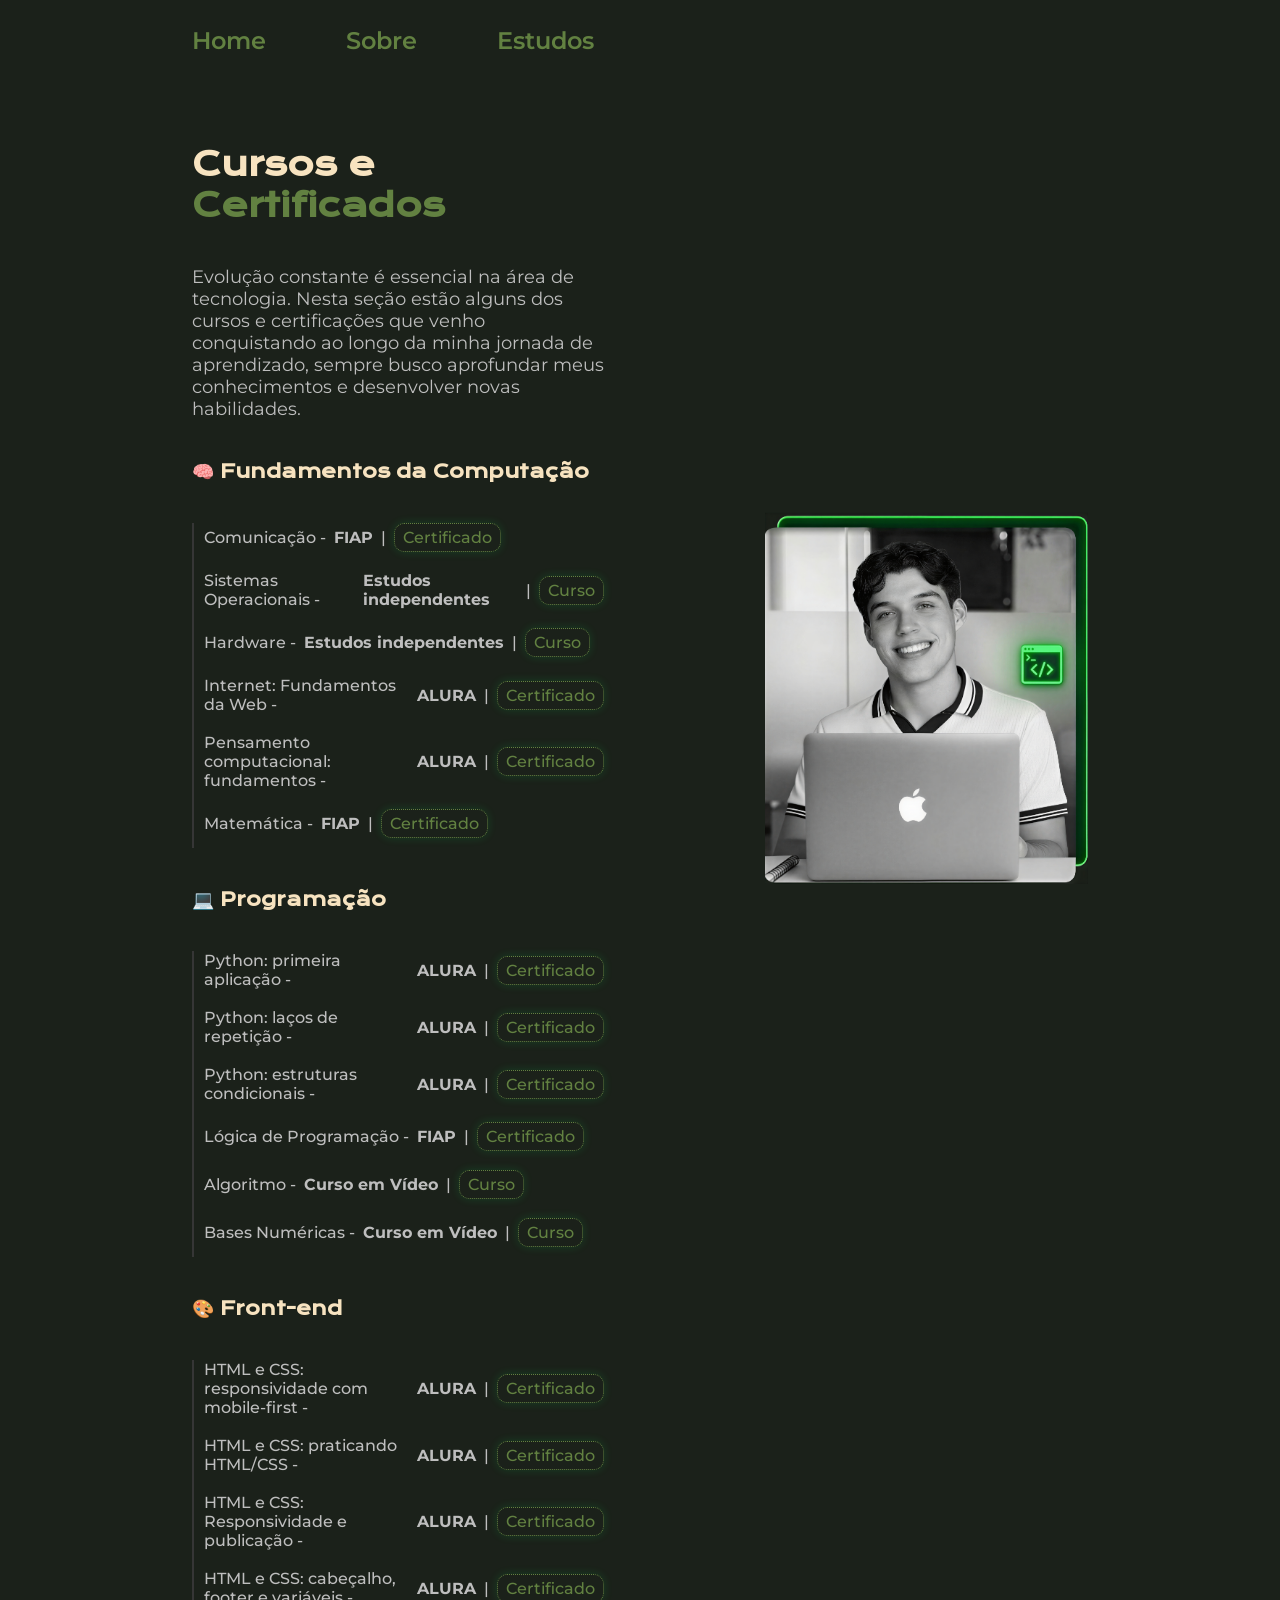
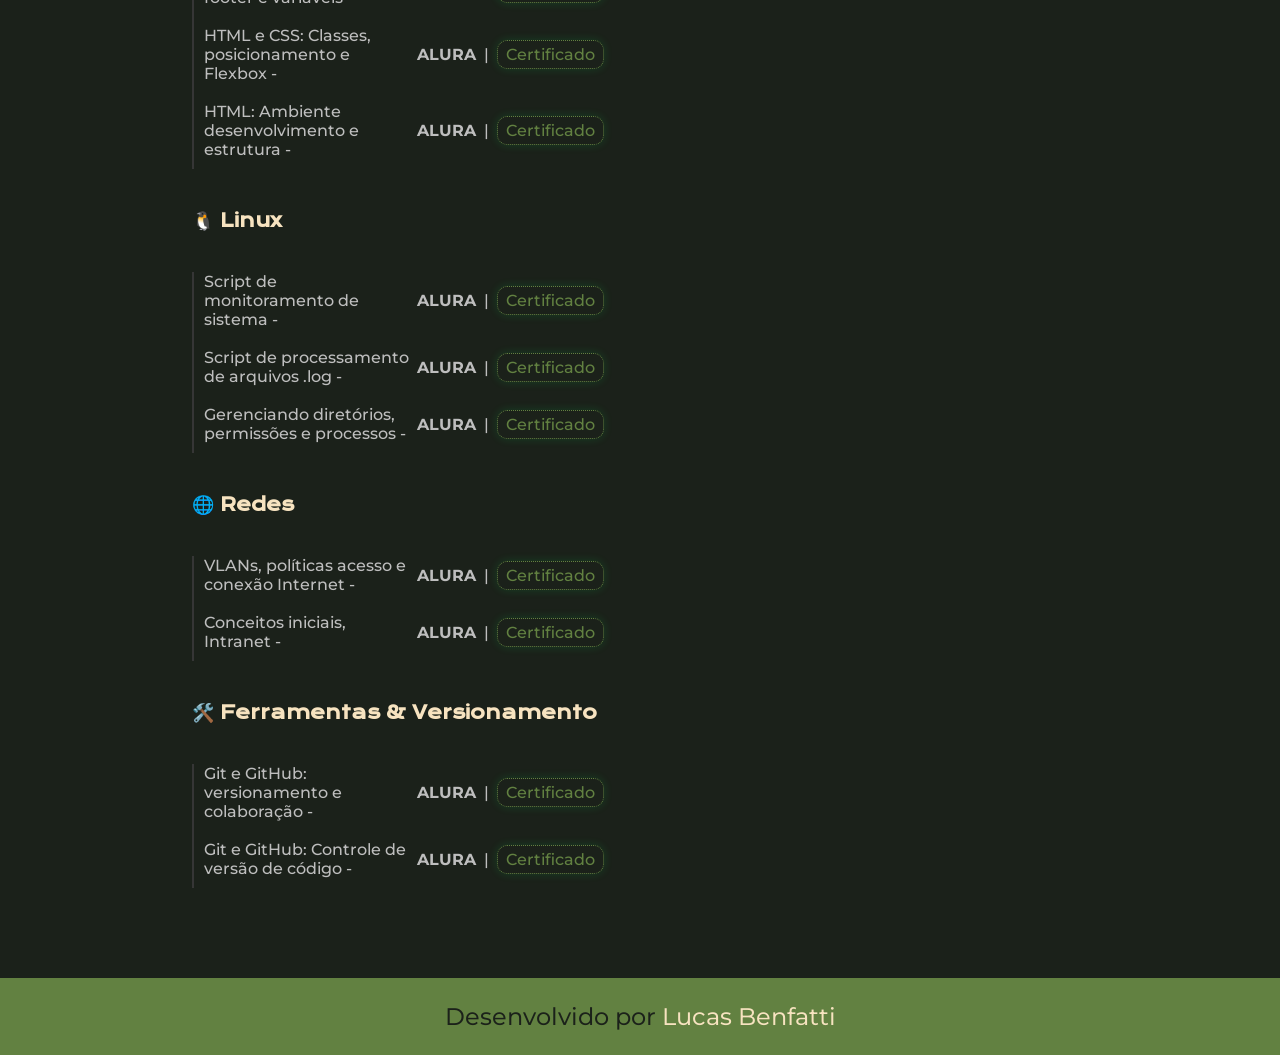
==== commit 693acc07: "Add other python course in Studies page" ====
--- a/Studies.html
+++ b/Studies.html
@@ -56,6 +56,8 @@
 
                 <li>Internet: Fundamentos da Web - <b>ALURA</b> | <a class="estudos__conteudo__cursos__certificado" href="https://cursos.alura.com.br/certificate/22335027-5b9e-4ee2-99e4-38ae81c3f6fc?lang=pt_BR" target="_blank">Certificado</a></li>
 
+                <li>Pensamento computacional: fundamentos - <b>ALURA</b> | <a class="estudos__conteudo__cursos__certificado" href="https://cursos.alura.com.br/certificate/26bfb609-b567-4e95-967d-e381a065c6a0?lang=pt_BR" target="_blank">Certificado</a></li>
+
                 <li>Matemática - <b>FIAP</b> | <a class="estudos__conteudo__cursos__certificado" href="https://on.fiap.com.br/local/nivelamento/gerar_certificado.php?chave=ca12d6b2e882d293456d7332caa77f38&action=view" target="_blank">Certificado</a></li>
 
             </ul>
@@ -63,6 +65,12 @@
             <h3 class="estudos__conteudo__subtitulo">💻 Programação</h3>
 
             <ul class="estudos__conteudo__cursos">
+
+                <li>Python: primeira aplicação - <b>ALURA</b> | <a class="estudos__conteudo__cursos__certificado" href="https://cursos.alura.com.br/certificate/3e213883-07c1-4bd5-b5cd-ebbd0562a58d?lang=pt_BR" target="_blank">Certificado</a></li>
+
+                <li>Python: laços de repetição - <b>ALURA</b> | <a class="estudos__conteudo__cursos__certificado" href="https://cursos.alura.com.br/certificate/adb27375-2f8b-472e-9e7d-708b6122560d?lang=pt_BR" target="_blank">Certificado</a></li>
+
+                <li>Python: estruturas condicionais - <b>ALURA</b> | <a class="estudos__conteudo__cursos__certificado" href="https://cursos.alura.com.br/certificate/612318d8-f993-4944-a404-cb38585f6193?lang=pt_BR" target="_blank">Certificado</a></li>
 
                 <li>Lógica de Programação - <b>FIAP</b> | <a class="estudos__conteudo__cursos__certificado" href="https://on.fiap.com.br/local/nivelamento/gerar_certificado.php?chave=d4559b1035254afbb2710c64bda2acf0&action=view" target="_blank">Certificado</a></li>
 
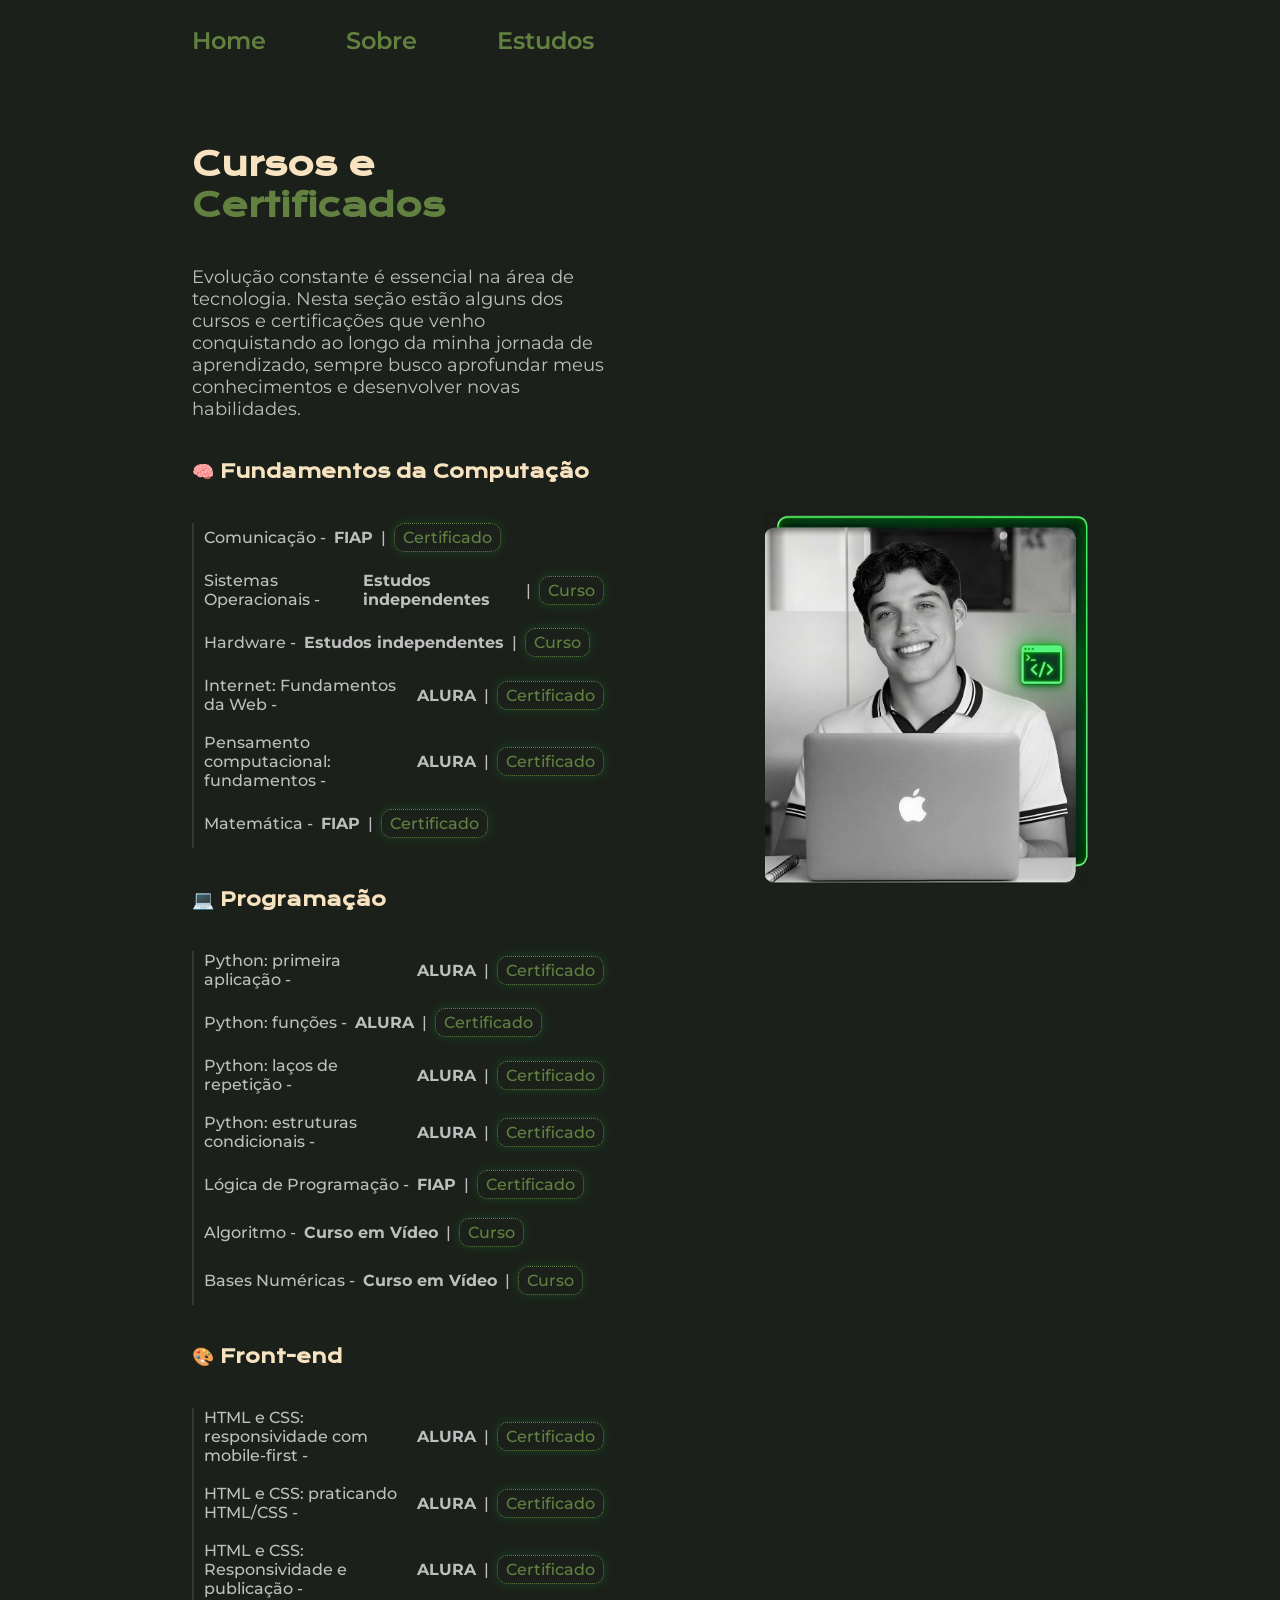
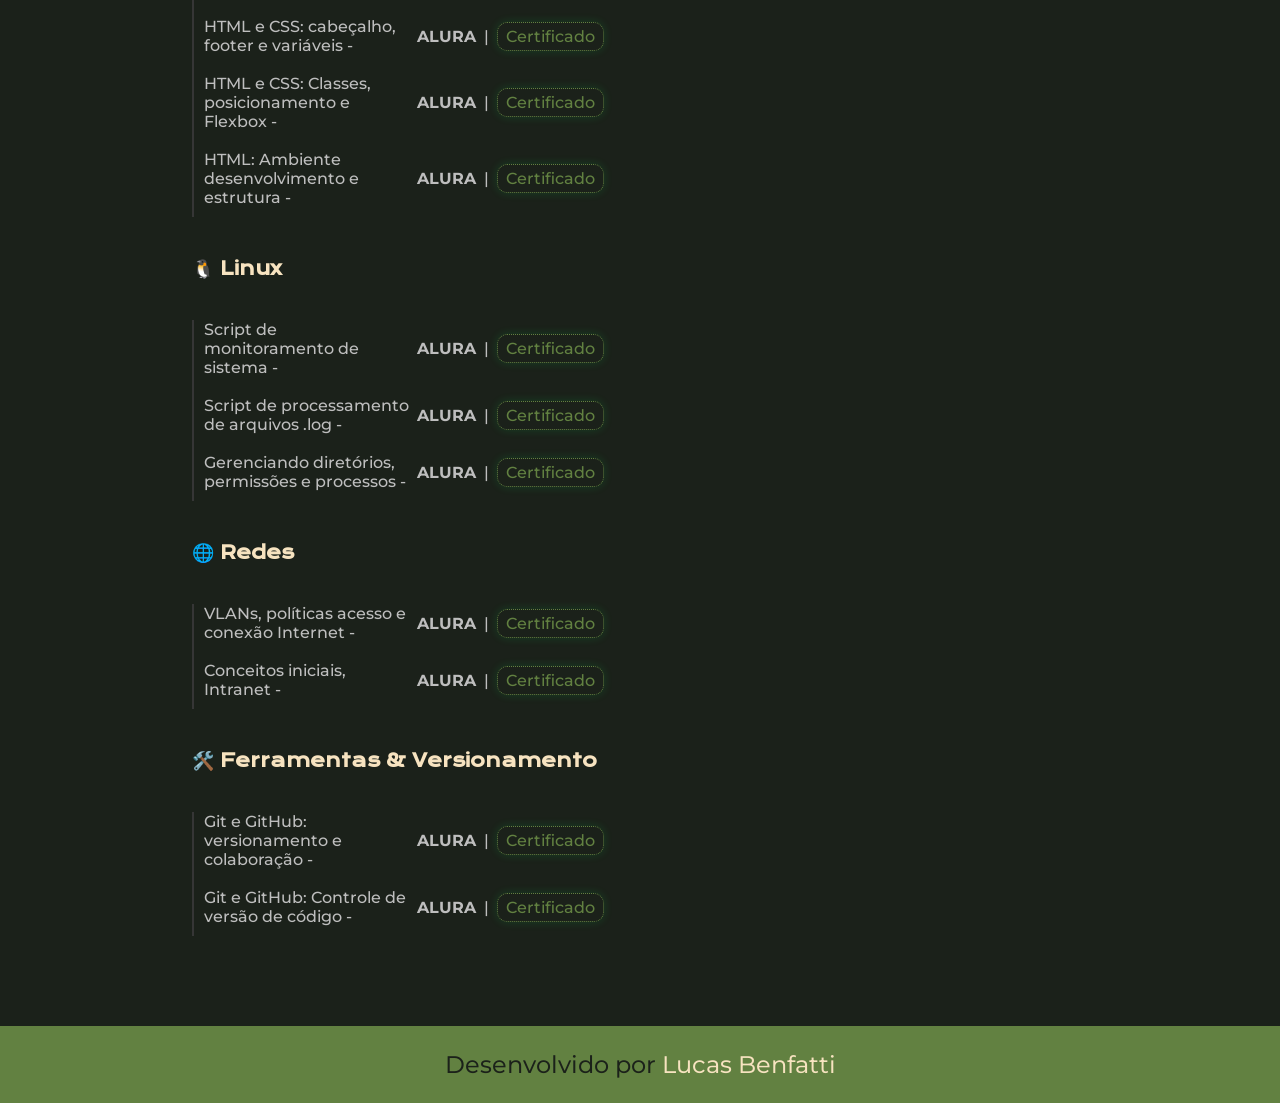
==== commit 9db7ddb8: "Add Python course about functions" ====
--- a/Studies.html
+++ b/Studies.html
@@ -67,6 +67,8 @@
             <ul class="estudos__conteudo__cursos">
 
                 <li>Python: primeira aplicação - <b>ALURA</b> | <a class="estudos__conteudo__cursos__certificado" href="https://cursos.alura.com.br/certificate/3e213883-07c1-4bd5-b5cd-ebbd0562a58d?lang=pt_BR" target="_blank">Certificado</a></li>
+
+                <li>Python: funções - <b>ALURA</b> | <a class="estudos__conteudo__cursos__certificado" href="https://cursos.alura.com.br/certificate/390d6d22-fd2f-4e58-a531-f70762736ad6?lang=pt_BR" target="_blank">Certificado</a></li>
 
                 <li>Python: laços de repetição - <b>ALURA</b> | <a class="estudos__conteudo__cursos__certificado" href="https://cursos.alura.com.br/certificate/adb27375-2f8b-472e-9e7d-708b6122560d?lang=pt_BR" target="_blank">Certificado</a></li>
 
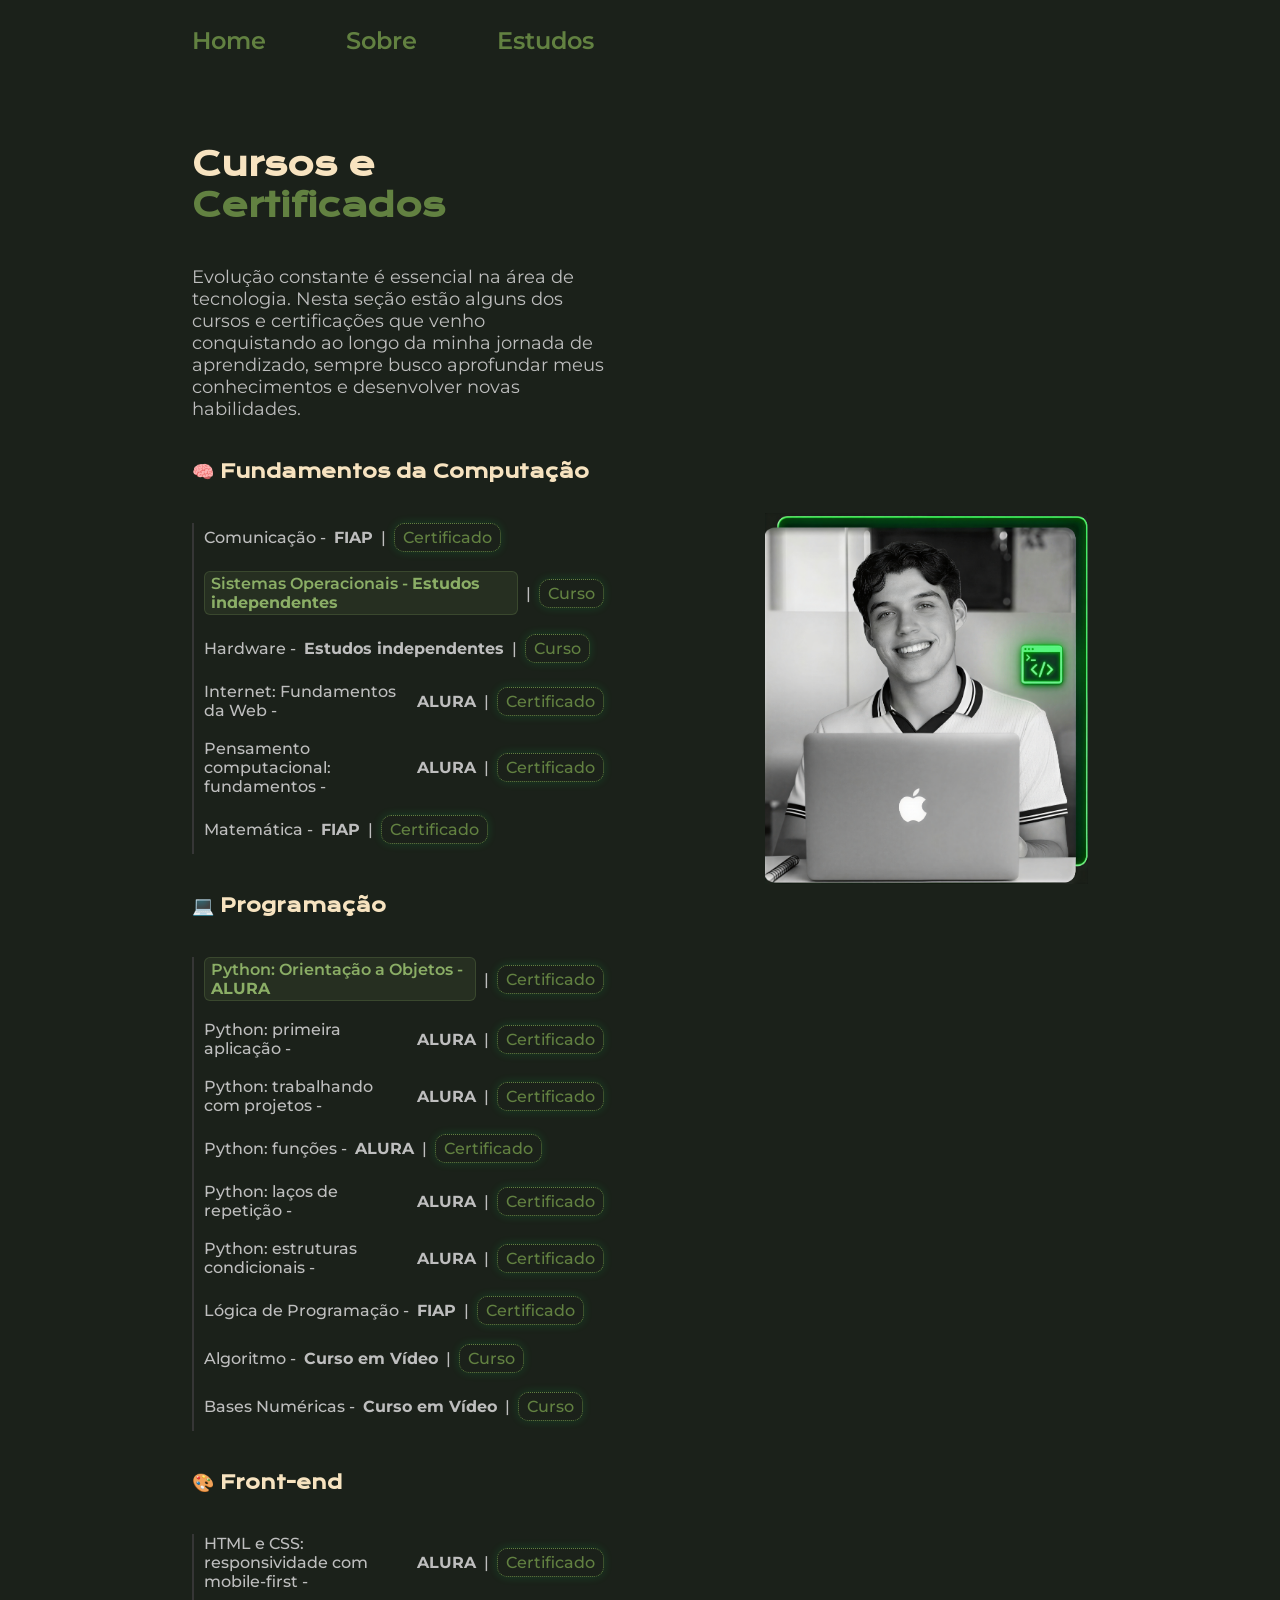
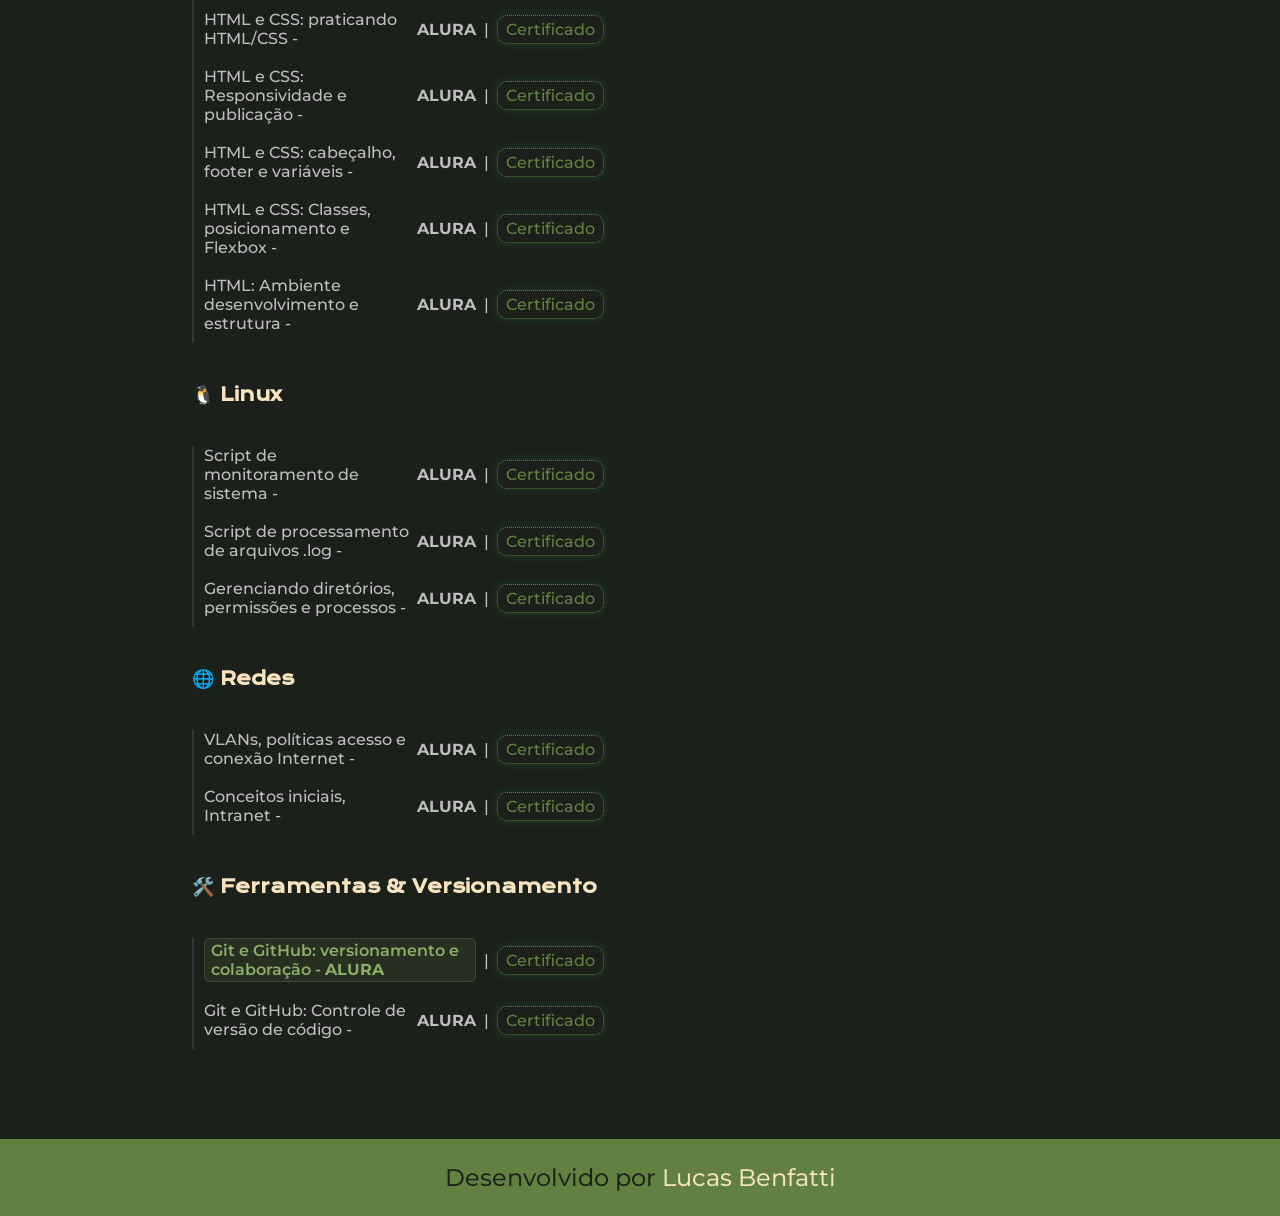
==== commit 2d473f52: "Add new python course POO" ====
--- a/Studies.html
+++ b/Studies.html
@@ -50,7 +50,7 @@
 
                 <li>Comunicação - <b>FIAP</b> | <a class="estudos__conteudo__cursos__certificado" href="https://on.fiap.com.br/local/nivelamento/gerar_certificado.php?chave=b0e155e7c18f8f785a8a7bf958b19e65&action=view" target="_blank">Certificado</a></li>
 
-                <li>Sistemas Operacionais - <b>Estudos independentes</b> | <a class="estudos__conteudo__cursos__certificado" href="https://www.youtube.com/watch?v=AvF8Gnft78k&list=PL866_LrQxNVhjUCo5b9iQLvgTtC9RoyO1" target="_blank">Curso</a></li>
+                <li><span class="destaque">Sistemas Operacionais - <b>Estudos independentes</b></span> | <a class="estudos__conteudo__cursos__certificado" href="https://www.youtube.com/watch?v=AvF8Gnft78k&list=PL866_LrQxNVhjUCo5b9iQLvgTtC9RoyO1" target="_blank">Curso</a></li>
 
                 <li>Hardware - <b>Estudos independentes</b> | <a class="estudos__conteudo__cursos__certificado" href="https://www.youtube.com/watch?v=YLBSMJ13ZqI&list=PL968TMGoACSuEiD44jNGIbvQfJo4Lwf3-" target="_blank">Curso</a></li>
 
@@ -66,7 +66,11 @@
 
             <ul class="estudos__conteudo__cursos">
 
+                <li><span class="destaque">Python: Orientação a Objetos - <b>ALURA</b></span> | <a class="estudos__conteudo__cursos__certificado" href="https://cursos.alura.com.br/certificate/cd856b81-ae28-4f4d-90b7-c81567be8d97?lang=pt_BR" target="_blank">Certificado</a></li>
+
                 <li>Python: primeira aplicação - <b>ALURA</b> | <a class="estudos__conteudo__cursos__certificado" href="https://cursos.alura.com.br/certificate/3e213883-07c1-4bd5-b5cd-ebbd0562a58d?lang=pt_BR" target="_blank">Certificado</a></li>
+
+                <li>Python: trabalhando com projetos - <b>ALURA</b> | <a class="estudos__conteudo__cursos__certificado" href="https://cursos.alura.com.br/certificate/a41fd48c-d869-43d3-a30c-fc1db99e8672?lang=pt_BR" target="_blank">Certificado</a></li>
 
                 <li>Python: funções - <b>ALURA</b> | <a class="estudos__conteudo__cursos__certificado" href="https://cursos.alura.com.br/certificate/390d6d22-fd2f-4e58-a531-f70762736ad6?lang=pt_BR" target="_blank">Certificado</a></li>
 
@@ -126,7 +130,7 @@
 
             <ul class="estudos__conteudo__cursos">
 
-                <li>Git e GitHub: versionamento e colaboração - <b>ALURA</b> | <a class="estudos__conteudo__cursos__certificado" href="https://cursos.alura.com.br/certificate/bfba7047-9a3a-4f6d-91f1-ab35f41eb63f?lang=pt_BR" target="_blank">Certificado</a></li>
+                <li><span class="destaque">Git e GitHub: versionamento e colaboração - <b>ALURA</b></span> | <a class="estudos__conteudo__cursos__certificado" href="https://cursos.alura.com.br/certificate/bfba7047-9a3a-4f6d-91f1-ab35f41eb63f?lang=pt_BR" target="_blank">Certificado</a></li>
 
                 <li>Git e GitHub: Controle de versão de código - <b>ALURA</b> | <a class="estudos__conteudo__cursos__certificado" href="https://cursos.alura.com.br/certificate/04ff36ca-4326-48b5-9e80-733b1df1216f?lang=pt_BR" target="_blank">Certificado</a></li>
 
--- a/Styles/style.css
+++ b/Styles/style.css
@@ -1,225 +1,235 @@
-@import url('https://fonts.googleapis.com/css2?family=Krona+One&family=Montserrat:wght@100..900&display=swap');
-
-:root {
-    --cor-primaria: #1B211A;
-    --cor-secundaria: #f7e3c0;
-    --cor-terciaria: #628141;
-    --cor-hover: #8BAE66;
-    --cor-texto-escuro: #bebebe;
-    --cor-borda: #363636;
-
-    --fonte-primaria: "Krona One", sans-serif;
-    --fonte-secundaria: "Montserrat", sans-serif;
-}
-
-*{
-    margin: 0;
-    padding: 0;
-}
-
-body {
-    box-sizing: border-box;
-    background-color: var(--cor-primaria);
-    color: var(--cor-secundaria);
-}
-
-.cabecalho {
-    padding: 2% 0 0 15%;
-}
-
-.cabecalho__menu {
-    display: flex;
-    gap: 5rem;
-}
-
-.cabecalho__menu__link {
-    font-family: var(--fonte-secundaria);
-    font-size: 1.5rem;
-    font-weight: 600;
-    color: var(--cor-terciaria);
-    text-decoration: none;
-}
-
-.cabecalho__menu__link:hover {
-    color: var(--cor-secundaria);
-}
-
-.apresentacao, .estudos {
-    padding: 7% 15%;
-    display: flex;
-    align-items: center;
-    justify-content: space-between;
-    gap: 5.125rem;
-}
-
-.apresentacao__conteudo, .estudos__conteudo {
-    width: 46%;
-    display: flex;
-    flex-direction: column;
-    gap: 2.5rem;
-}
-
-.apresentacao__conteudo__titulo, .estudos__conteudo__titulo {
-    font-size: 2rem;
-    font-family: var(--fonte-primaria);
-}
-
-.titulo-destaque {
-    color: var(--cor-terciaria);
-}
-
-.apresentacao__conteudo__texto, .estudos__conteudo__texto {
-    font-size: 1.125rem;
-    font-family: var(--fonte-secundaria);
-    color: var(--cor-texto-escuro);
-}
-
-.estudos__conteudo__subtitulo {
-    font-size: 1.125rem;
-    font-family: var(--fonte-primaria);
-}
-
-.estudos__conteudo__cursos {
-    font-size: 1rem;
-    font-family: var(--fonte-secundaria);
-    font-weight: 500;
-    color: var(--cor-texto-escuro);
-    list-style: none;
-    display: flex;
-    flex-direction: column;
-    gap: 0.563rem;
-    border-left:2px solid var(--cor-borda);
-    padding-left: 0.625rem;
-}
-
-.estudos__conteudo__cursos li {
-    margin-bottom: 0.625rem;
-    display: flex;
-    align-items: center;
-    gap: 0.5rem;
-}
-
-.estudos__conteudo__cursos__certificado {
-    color: var(--cor-terciaria);
-    text-decoration: none;
-    border: dotted 1px var(--cor-terciaria);
-    border-radius: 10px;
-    padding: 0.25rem 0.5rem;
-    box-shadow: 0 0 10px rgba(0,255,100,0.14);
-}
-
-.estudos__conteudo__cursos__certificado:hover {
-    color: var(--cor-secundaria);
-    border: solid 1px var(--cor-borda);
-    background-color: var(--cor-hover);
-    box-shadow: 0 0 10px rgba(0,255,100,0.14);
-    transform: scale(1.10);
-}
-
-.apresentacao__links {
-    display: flex;
-    flex-direction: column;
-    justify-content: space-between;
-    align-items: center;
-    gap: 2rem;
-}
-
-.apresentacao__links__subtitulo {
-    font-family: var(--fonte-primaria);
-    font-weight: 400;
-    font-size: 1.25rem;
-}
-
-.apresentacao__links__navegacao { 
-    display: flex;
-    justify-content: center;
-    gap: 1rem;
-    border: 2px dotted var(--cor-terciaria);  
-    width: 46%;
-    text-align: center;
-    border-radius: 12px;
-    font-size: 1.5rem;
-    font-weight: 600;
-    padding: 1.125rem 0;
-    text-decoration: none;
-    color: var(--cor-secundaria);
-    font-family: var(--fonte-secundaria);
-}
-
-.apresentacao__links__navegacao:hover {
-    background-color: var(--cor-hover);
-    border: 2px solid var(--cor-terciaria);
-    transform: scale(1.10);
-}
-
-.estudos__imagem {
-    width: 36%;
-    position: sticky;
-    top: 1rem;
-    bottom: 1rem;
-}
-
-.apresentacao__imagem {
-    width: 36%;
-}
-    
-.rodape {
-    padding: 1.5rem;
-    color: var(--cor-primaria);
-    background-color: var(--cor-terciaria);
-    text-align: center;
-    font-family: var(--fonte-secundaria);
-    font-size: 1.5rem;
-    font-weight: 450;
-}
-
-.rodape__nome {
-    color: var(--cor-secundaria);
-}
-
-.rodape__nome:hover {
-    color: var(--cor-hover);
-}
-
-@media (max-width: 1200px) {
-
-    .cabecalho {
-        padding: 10%;
-    }
-
-    .cabecalho__menu {
-        justify-content: center;
-        gap: 3.125rem;
-    }
-    
-    .apresentacao, .estudos {
-        flex-direction: column-reverse;
-        padding: 5%;
-    }
-
-    .apresentacao__conteudo, .estudos__conteudo {
-        width: 100%;
-    }
-
-    .apresentacao__links__navegacao, .estudos__conteudo__cursos {
-        width: 100%;
-    }
-
-    .apresentacao__imagem, .estudos__imagem {
-        width: 40%;
-        position: relative;
-    }
-
-}
-
-@media (max-width: 800px) {
-
-    .cabecalho__menu__link {
-        font-size: 1.25rem;
-    }
-
-    .apresentacao__imagem, .estudos__imagem {
-        width: 60%;
-    }
-
+@import url('https://fonts.googleapis.com/css2?family=Krona+One&family=Montserrat:wght@100..900&display=swap');
+
+:root {
+    --cor-primaria: #1B211A;
+    --cor-secundaria: #f7e3c0;
+    --cor-terciaria: #628141;
+    --cor-hover: #8BAE66;
+    --cor-texto-escuro: #bebebe;
+    --cor-borda: #363636;
+
+    --fonte-primaria: "Krona One", sans-serif;
+    --fonte-secundaria: "Montserrat", sans-serif;
+}
+
+*{
+    margin: 0;
+    padding: 0;
+    box-sizing: border-box;
+}
+
+body {
+    box-sizing: border-box;
+    background-color: var(--cor-primaria);
+    color: var(--cor-secundaria);
+}
+
+.cabecalho {
+    padding: 2% 0 0 15%;
+}
+
+.cabecalho__menu {
+    display: flex;
+    gap: 5rem;
+}
+
+.cabecalho__menu__link {
+    font-family: var(--fonte-secundaria);
+    font-size: 1.5rem;
+    font-weight: 600;
+    color: var(--cor-terciaria);
+    text-decoration: none;
+}
+
+.cabecalho__menu__link:hover {
+    color: var(--cor-secundaria);
+}
+
+.apresentacao, .estudos {
+    padding: 7% 15%;
+    display: flex;
+    align-items: center;
+    justify-content: space-between;
+    gap: 5.125rem;
+}
+
+.apresentacao__conteudo, .estudos__conteudo {
+    width: 46%;
+    display: flex;
+    flex-direction: column;
+    gap: 2.5rem;
+}
+
+.apresentacao__conteudo__titulo, .estudos__conteudo__titulo {
+    font-size: 2rem;
+    font-family: var(--fonte-primaria);
+}
+
+.titulo-destaque {
+    color: var(--cor-terciaria);
+}
+
+.apresentacao__conteudo__texto, .estudos__conteudo__texto {
+    font-size: 1.125rem;
+    font-family: var(--fonte-secundaria);
+    color: var(--cor-texto-escuro);
+}
+
+.estudos__conteudo__subtitulo {
+    font-size: 1.125rem;
+    font-family: var(--fonte-primaria);
+}
+
+.estudos__conteudo__cursos {
+    font-size: 1rem;
+    font-family: var(--fonte-secundaria);
+    font-weight: 500;
+    color: var(--cor-texto-escuro);
+    list-style: none;
+    display: flex;
+    flex-direction: column;
+    gap: 0.563rem;
+    border-left:2px solid var(--cor-borda);
+    padding-left: 0.625rem;
+}
+
+.estudos__conteudo__cursos li {
+    margin-bottom: 0.625rem;
+    display: flex;
+    align-items: center;
+    gap: 0.5rem;
+}
+
+.estudos__conteudo__cursos li .destaque {
+    font-weight: 600;
+    color: var(--cor-hover);
+    background-color: rgba(139, 174, 102, 0.1);
+    padding: 2px 6px;
+    border-radius: 6px;
+    border: 1px solid rgba(139, 174, 102, 0.2);
+}
+
+.estudos__conteudo__cursos__certificado {
+    color: var(--cor-terciaria);
+    text-decoration: none;
+    border: dotted 1px var(--cor-terciaria);
+    border-radius: 10px;
+    padding: 0.25rem 0.5rem;
+    box-shadow: 0 0 10px rgba(0,255,100,0.14);
+}
+
+.estudos__conteudo__cursos__certificado:hover {
+    color: var(--cor-secundaria);
+    border: solid 1px var(--cor-borda);
+    background-color: var(--cor-hover);
+    box-shadow: 0 0 10px rgba(0,255,100,0.14);
+    transform: scale(1.10);
+}
+
+.apresentacao__links {
+    display: flex;
+    flex-direction: column;
+    justify-content: space-between;
+    align-items: center;
+    gap: 2rem;
+}
+
+.apresentacao__links__subtitulo {
+    font-family: var(--fonte-primaria);
+    font-weight: 400;
+    font-size: 1.25rem;
+}
+
+.apresentacao__links__navegacao { 
+    display: flex;
+    justify-content: center;
+    gap: 1rem;
+    border: 2px dotted var(--cor-terciaria);  
+    width: 46%;
+    text-align: center;
+    border-radius: 12px;
+    font-size: 1.5rem;
+    font-weight: 600;
+    padding: 1.125rem 0;
+    text-decoration: none;
+    color: var(--cor-secundaria);
+    font-family: var(--fonte-secundaria);
+}
+
+.apresentacao__links__navegacao:hover {
+    background-color: var(--cor-hover);
+    border: 2px solid var(--cor-terciaria);
+    transform: scale(1.10);
+}
+
+.estudos__imagem, .sobre__imagem {
+    width: 36%;
+    position: sticky;
+    top: 1rem;
+    bottom: 1rem;
+}
+
+.apresentacao__imagem {
+    width: 36%;
+}
+    
+.rodape {
+    padding: 1.5rem;
+    color: var(--cor-primaria);
+    background-color: var(--cor-terciaria);
+    text-align: center;
+    font-family: var(--fonte-secundaria);
+    font-size: 1.5rem;
+    font-weight: 450;
+}
+
+.rodape__nome {
+    color: var(--cor-secundaria);
+}
+
+.rodape__nome:hover {
+    color: var(--cor-hover);
+}
+
+@media (max-width: 1200px) {
+
+    .cabecalho {
+        padding: 10%;
+    }
+
+    .cabecalho__menu {
+        justify-content: center;
+        gap: 3.125rem;
+    }
+    
+    .apresentacao, .estudos {
+        flex-direction: column-reverse;
+        padding: 5%;
+    }
+
+    .apresentacao__conteudo, .estudos__conteudo {
+        width: 100%;
+    }
+
+    .apresentacao__links__navegacao, .estudos__conteudo__cursos {
+        width: 100%;
+    }
+
+    .apresentacao__imagem, .estudos__imagem {
+        width: 40%;
+        position: relative;
+    }
+
+}
+
+@media (max-width: 800px) {
+
+    .cabecalho__menu__link {
+        font-size: 1.25rem;
+    }
+
+    .apresentacao__imagem, .estudos__imagem {
+        width: 60%;
+    }
+
 }
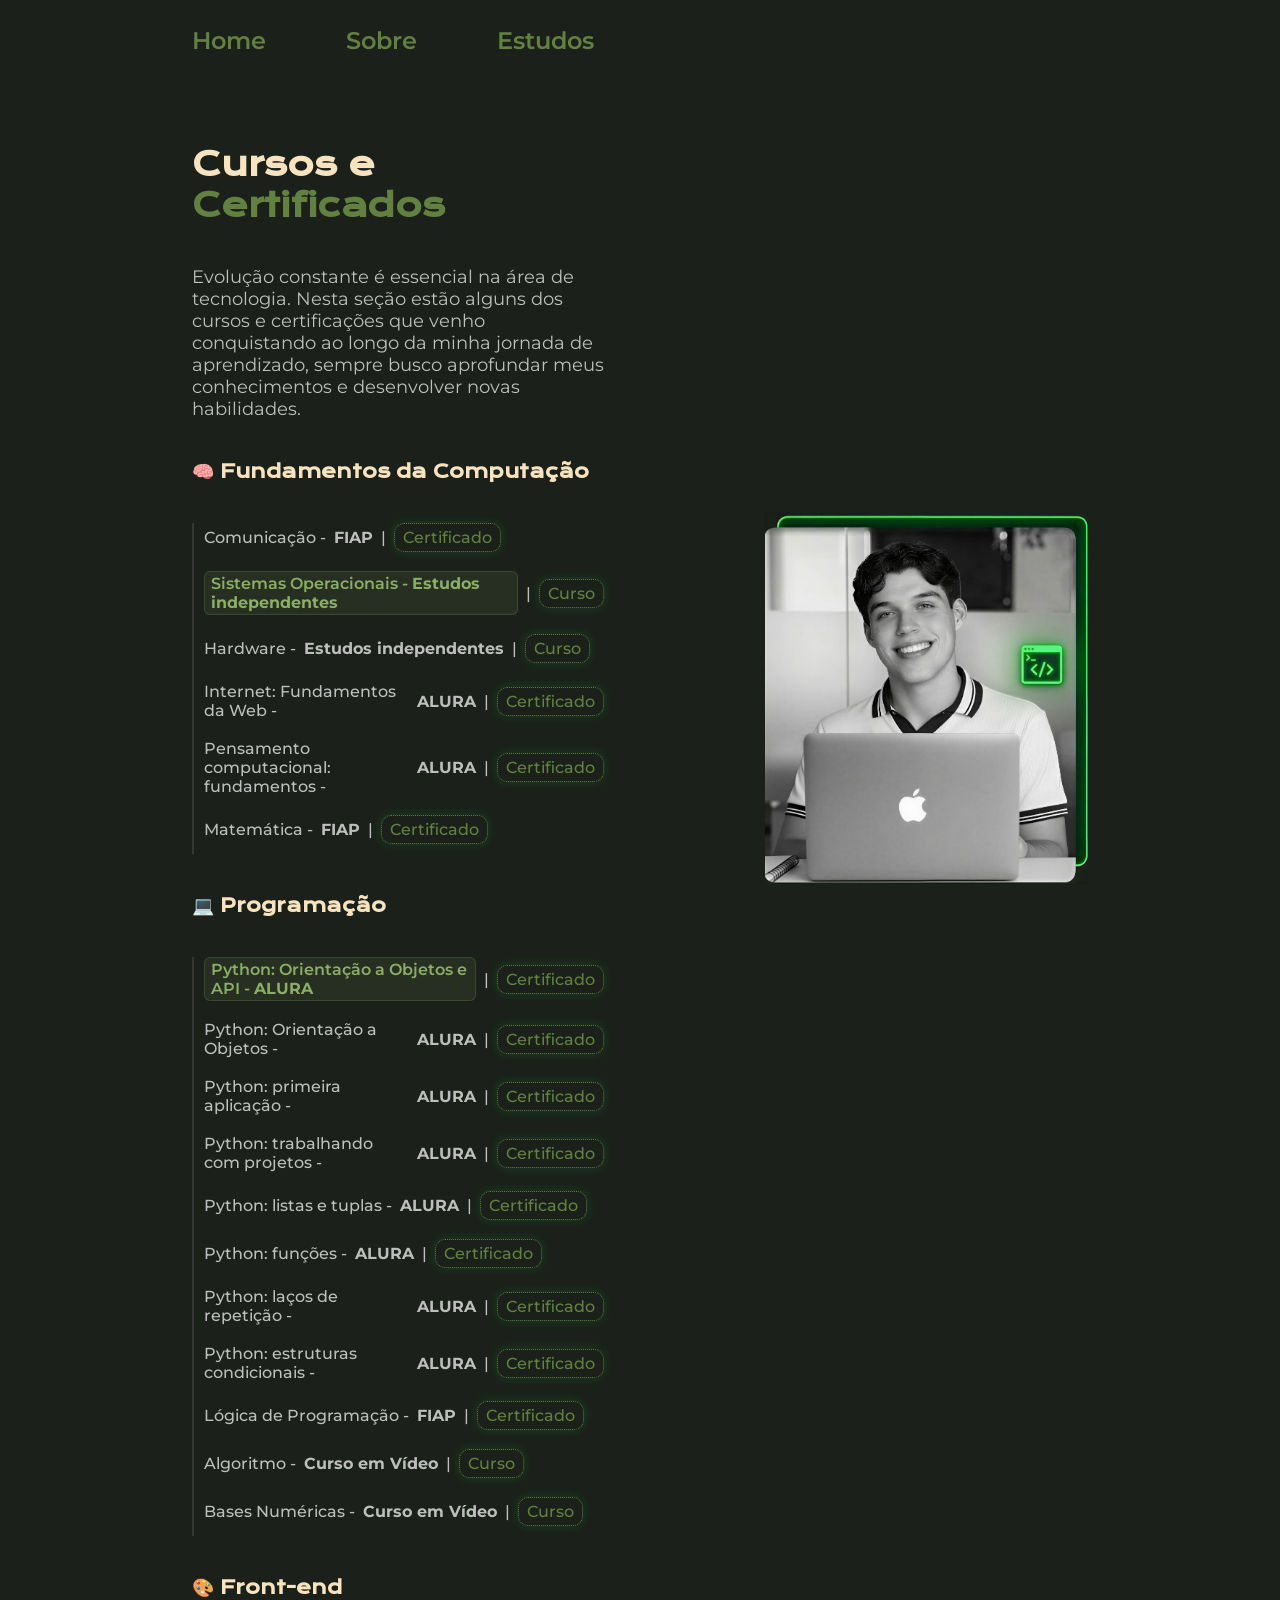
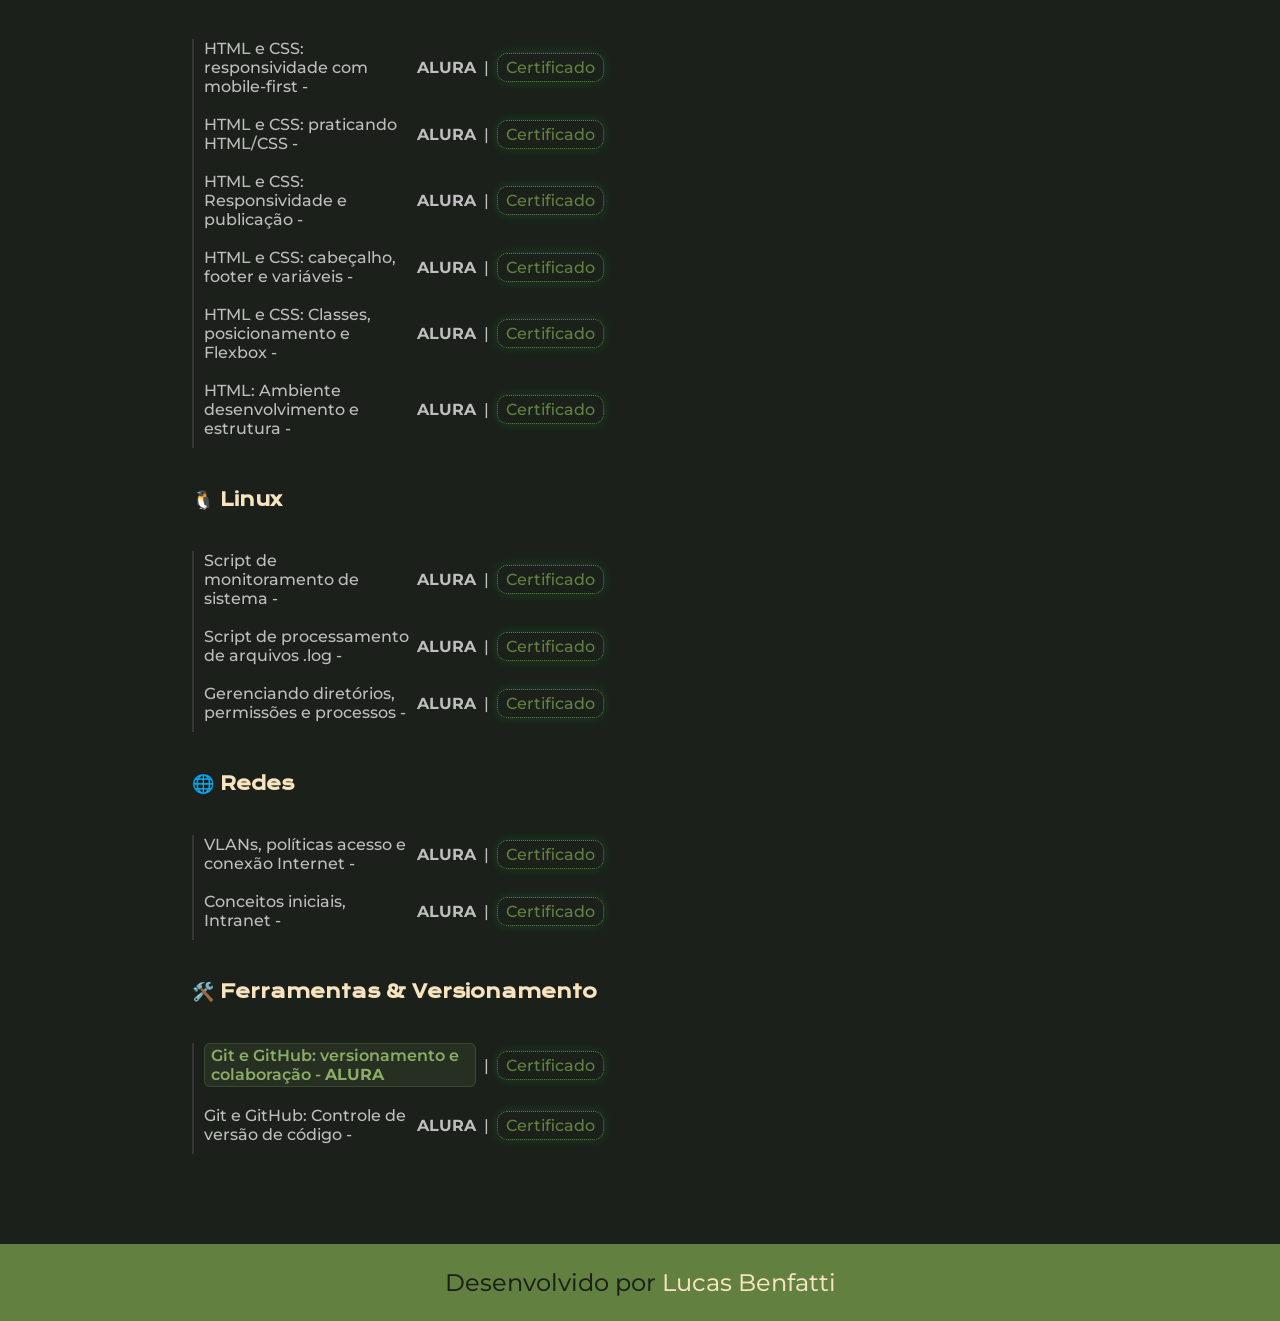
==== commit c69d5c3b: "Add python poo and api course on studies page" ====
--- a/Studies.html
+++ b/Studies.html
@@ -66,11 +66,15 @@
 
             <ul class="estudos__conteudo__cursos">
 
-                <li><span class="destaque">Python: Orientação a Objetos - <b>ALURA</b></span> | <a class="estudos__conteudo__cursos__certificado" href="https://cursos.alura.com.br/certificate/cd856b81-ae28-4f4d-90b7-c81567be8d97?lang=pt_BR" target="_blank">Certificado</a></li>
+                <li><span class="destaque">Python: Orientação a Objetos e API - <b>ALURA</b></span> | <a class="estudos__conteudo__cursos__certificado" href="https://cursos.alura.com.br/certificate/2f535431-c04e-41b4-a717-516ce97b2531?lang=pt_BR" target="_blank">Certificado</a></li>
+
+                <li>Python: Orientação a Objetos - <b>ALURA</b> | <a class="estudos__conteudo__cursos__certificado" href="https://cursos.alura.com.br/certificate/cd856b81-ae28-4f4d-90b7-c81567be8d97?lang=pt_BR" target="_blank">Certificado</a></li>
 
                 <li>Python: primeira aplicação - <b>ALURA</b> | <a class="estudos__conteudo__cursos__certificado" href="https://cursos.alura.com.br/certificate/3e213883-07c1-4bd5-b5cd-ebbd0562a58d?lang=pt_BR" target="_blank">Certificado</a></li>
 
                 <li>Python: trabalhando com projetos - <b>ALURA</b> | <a class="estudos__conteudo__cursos__certificado" href="https://cursos.alura.com.br/certificate/a41fd48c-d869-43d3-a30c-fc1db99e8672?lang=pt_BR" target="_blank">Certificado</a></li>
+
+                <li>Python: listas e tuplas - <b>ALURA</b> | <a class="estudos__conteudo__cursos__certificado" href="https://cursos.alura.com.br/certificate/96e0ecf1-299c-4f60-a87c-626328809959?lang=pt_BR" target="_blank">Certificado</a></li>
 
                 <li>Python: funções - <b>ALURA</b> | <a class="estudos__conteudo__cursos__certificado" href="https://cursos.alura.com.br/certificate/390d6d22-fd2f-4e58-a531-f70762736ad6?lang=pt_BR" target="_blank">Certificado</a></li>
 
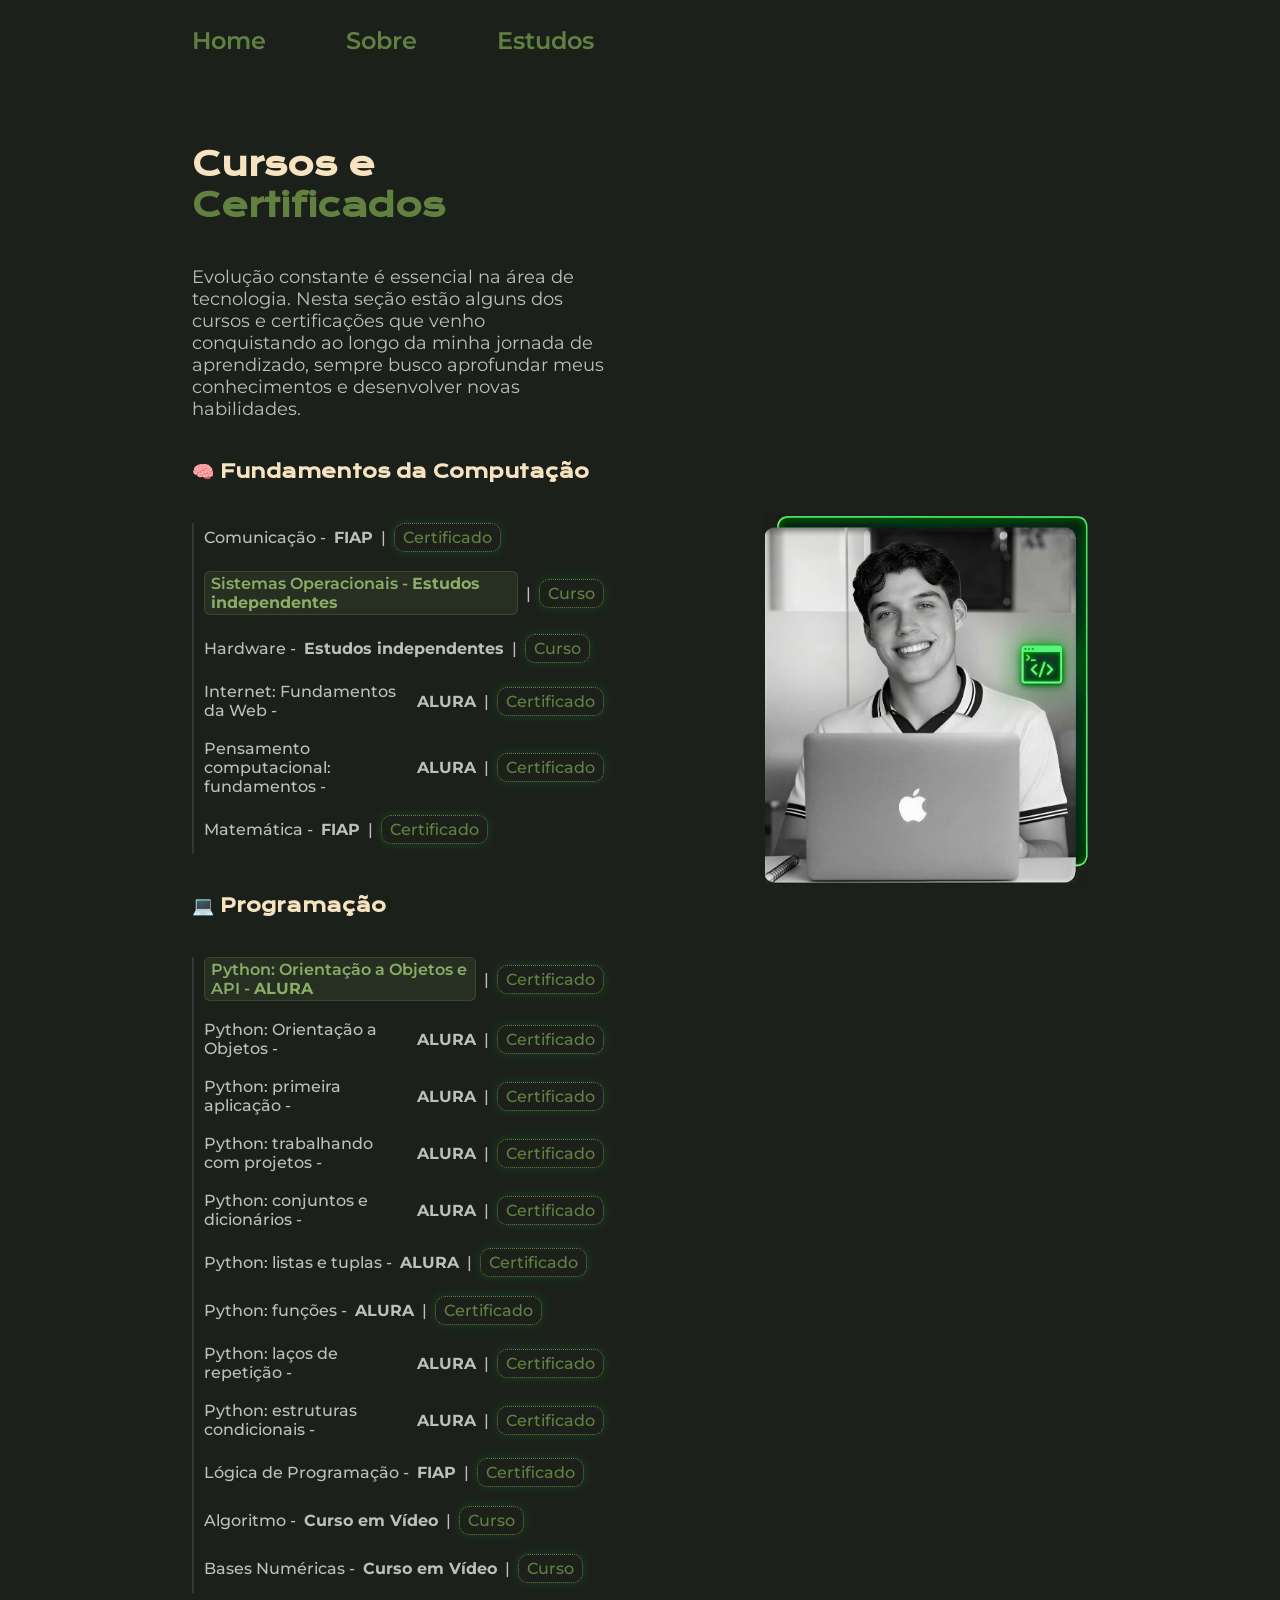
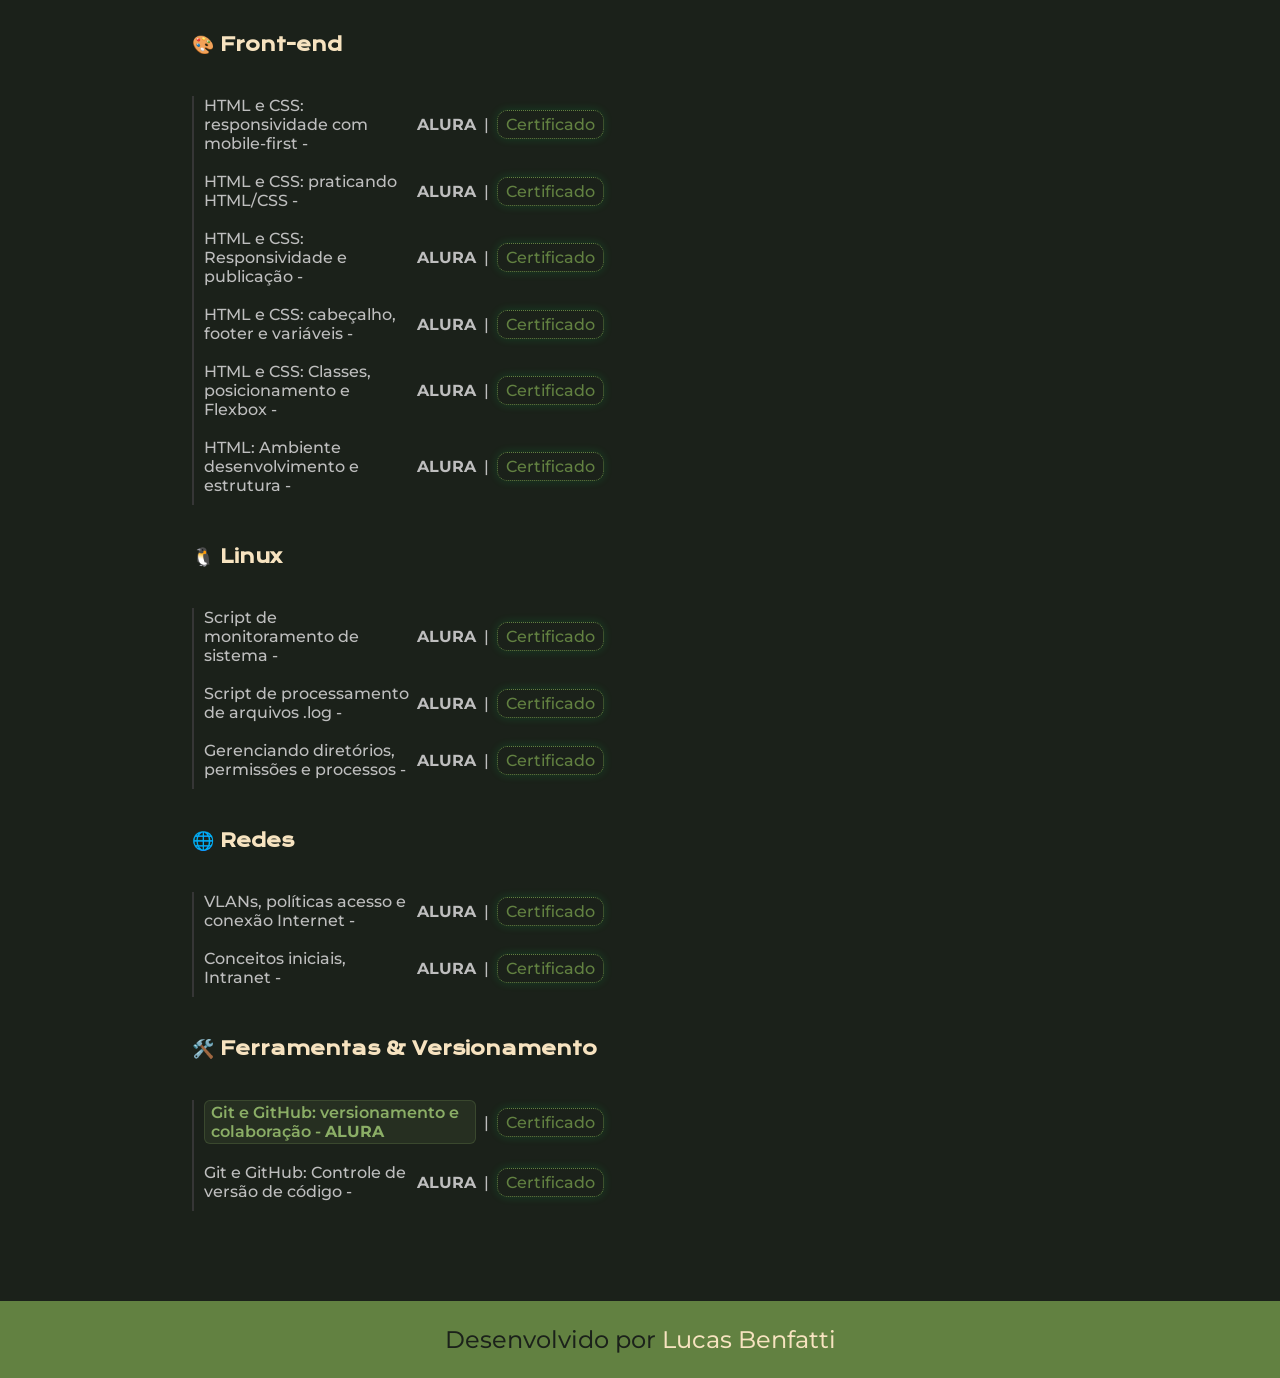
==== commit 6773de5d: "Add dictionary python Course on Studies page" ====
--- a/Studies.html
+++ b/Studies.html
@@ -73,6 +73,8 @@
                 <li>Python: primeira aplicação - <b>ALURA</b> | <a class="estudos__conteudo__cursos__certificado" href="https://cursos.alura.com.br/certificate/3e213883-07c1-4bd5-b5cd-ebbd0562a58d?lang=pt_BR" target="_blank">Certificado</a></li>
 
                 <li>Python: trabalhando com projetos - <b>ALURA</b> | <a class="estudos__conteudo__cursos__certificado" href="https://cursos.alura.com.br/certificate/a41fd48c-d869-43d3-a30c-fc1db99e8672?lang=pt_BR" target="_blank">Certificado</a></li>
+
+                <li>Python: conjuntos e dicionários - <b>ALURA</b> | <a class="estudos__conteudo__cursos__certificado" href="https://cursos.alura.com.br/certificate/340ec9d7-9d4c-474e-a26d-d47e9d79b048?lang=pt_BR" target="_blank">Certificado</a></li>
 
                 <li>Python: listas e tuplas - <b>ALURA</b> | <a class="estudos__conteudo__cursos__certificado" href="https://cursos.alura.com.br/certificate/96e0ecf1-299c-4f60-a87c-626328809959?lang=pt_BR" target="_blank">Certificado</a></li>
 
